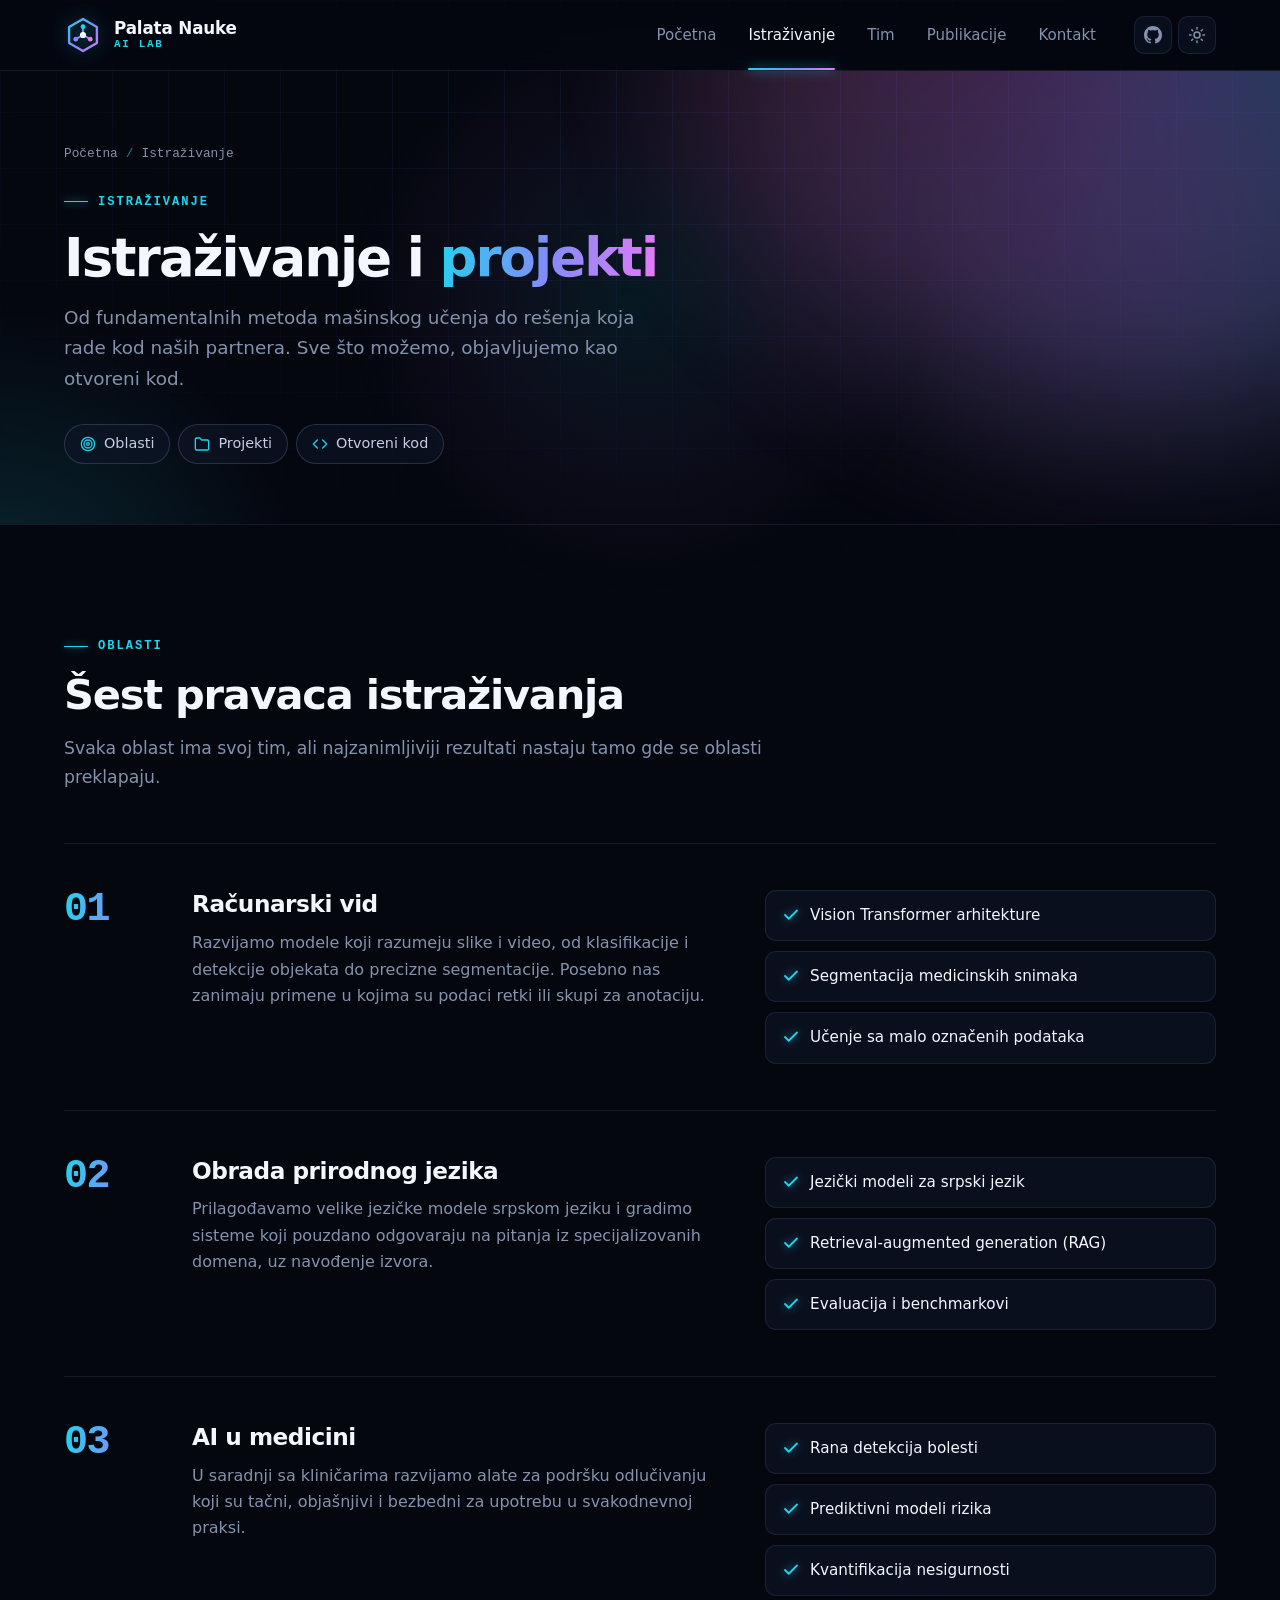
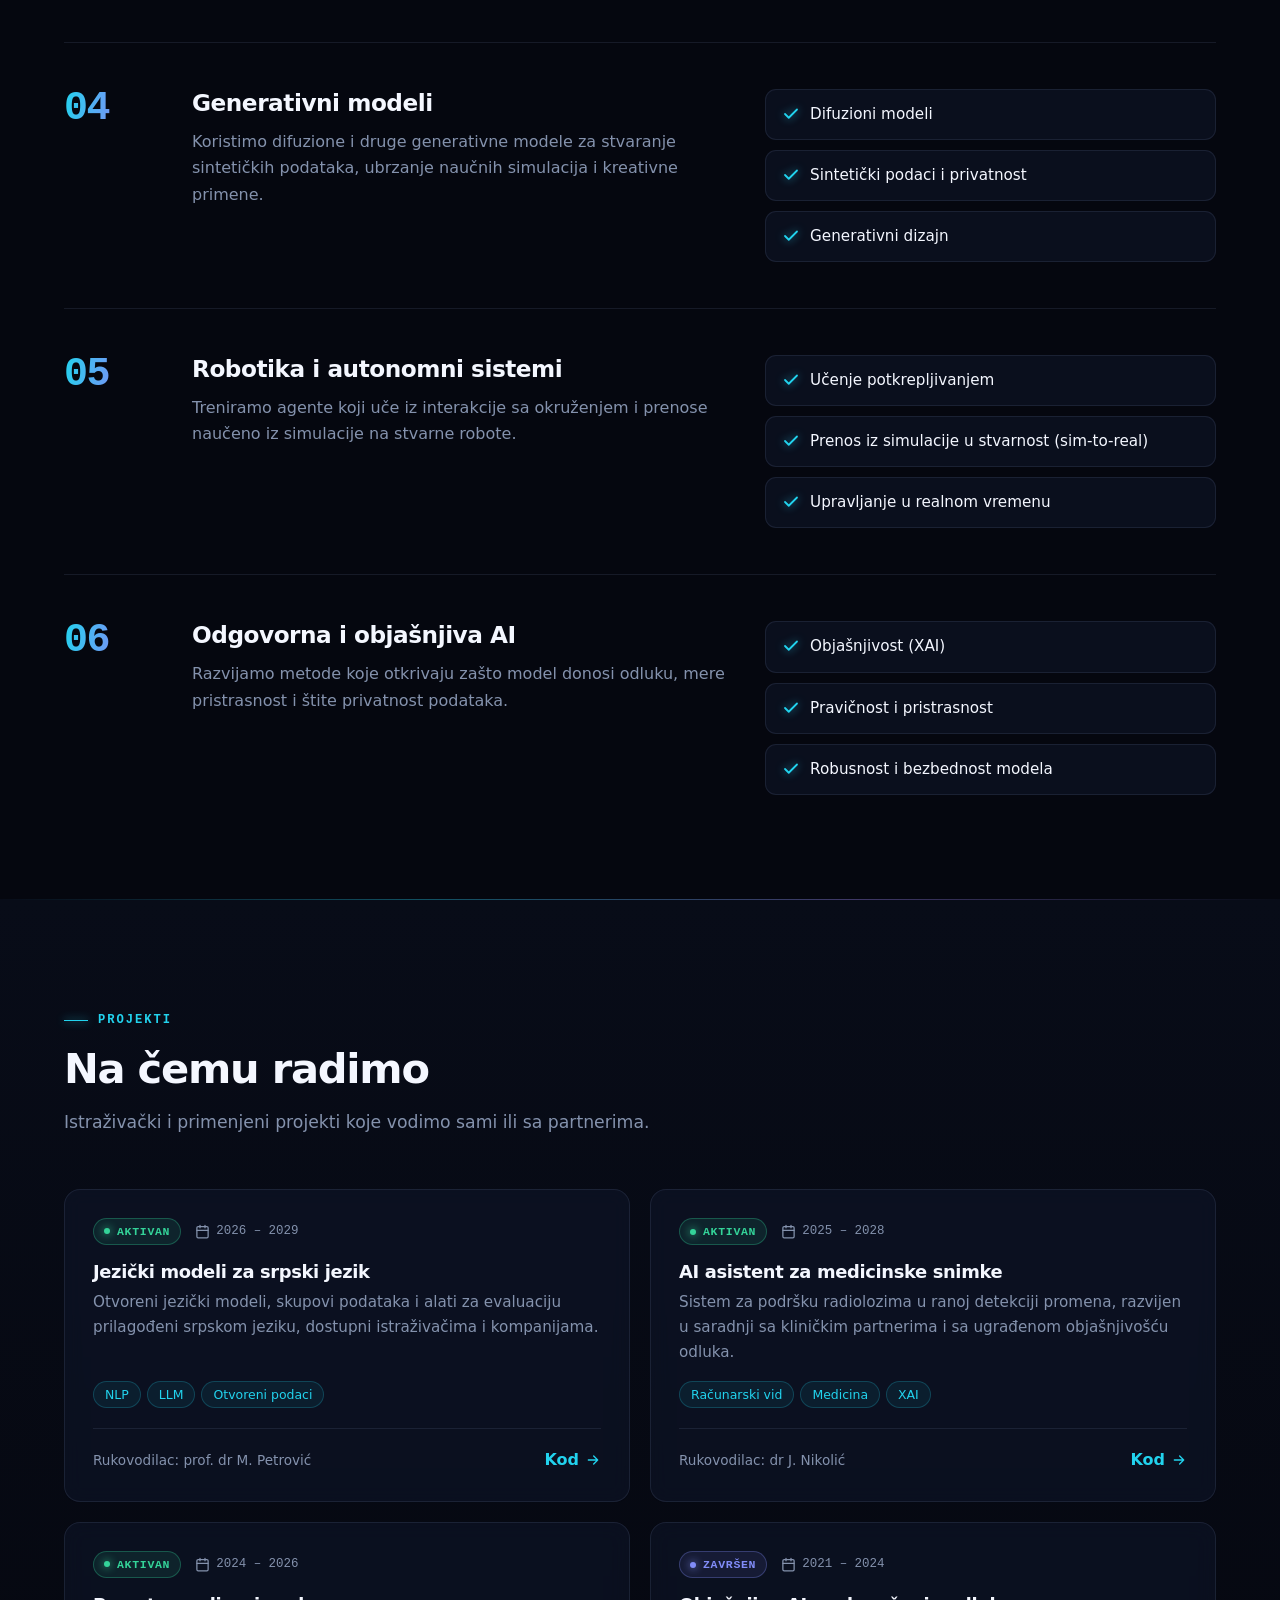
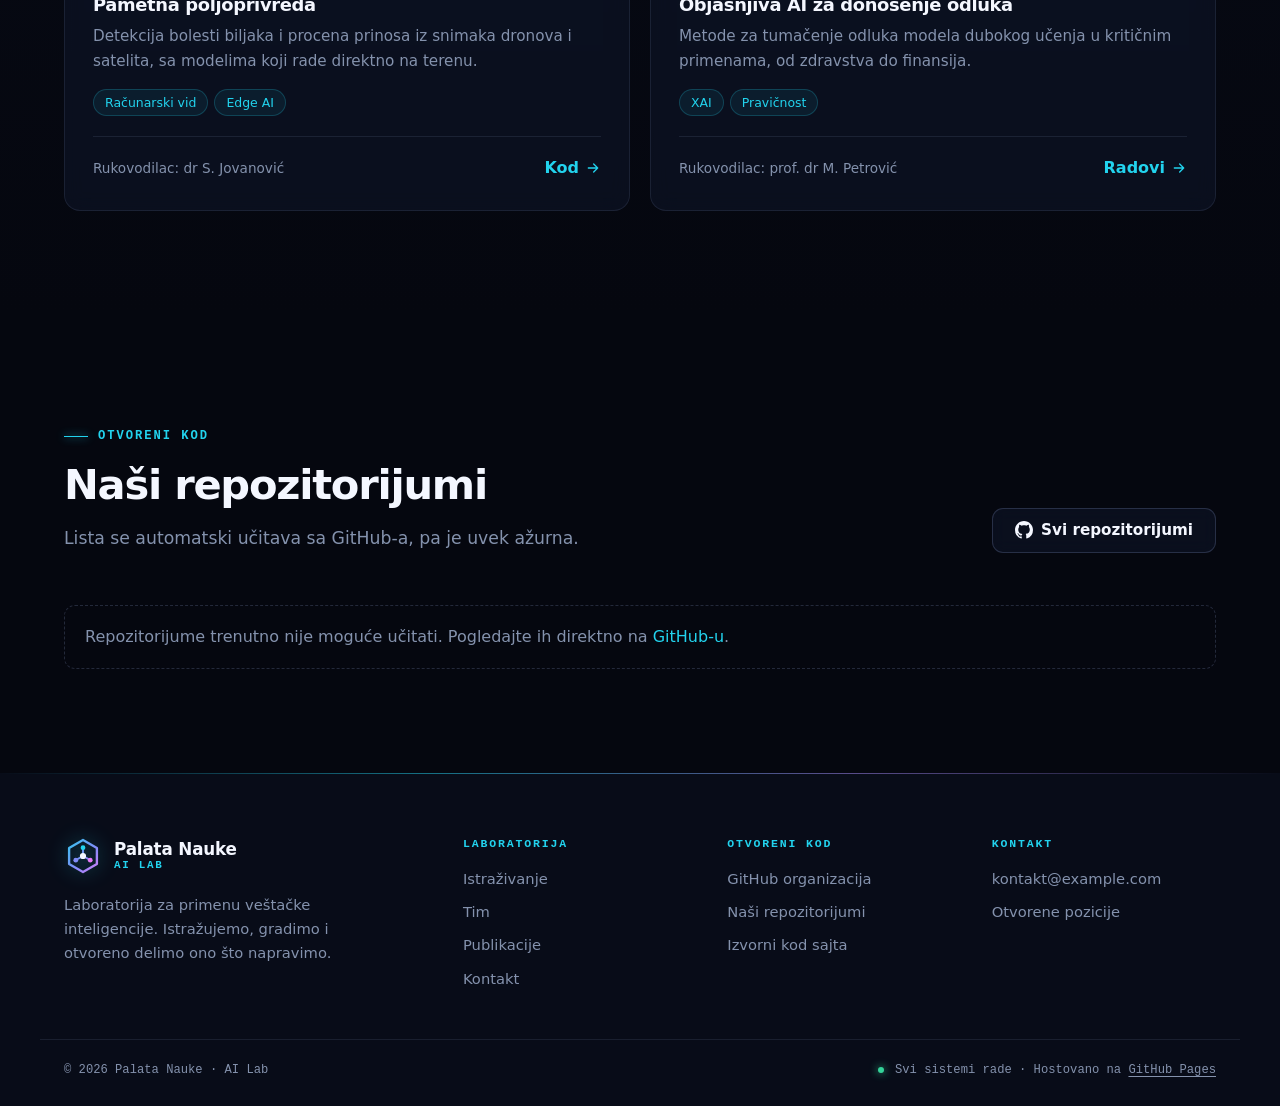
==== istrazivanje.html @ a8811c16 "Langing page." ====
<!DOCTYPE html>
<!-- NAPOMENA: opisi oblasti i projekata su primer — zamenite ih pravim podacima. -->
<html lang="sr-Latn">
<head>
  <meta charset="utf-8">
  <meta name="viewport" content="width=device-width, initial-scale=1">
  <title>Istraživanje · Palata Nauke AI Lab</title>
  <meta name="description" content="Oblasti istraživanja, projekti i otvoreni kod Laboratorije za primenu veštačke inteligencije Palate Nauke.">
  <meta property="og:title" content="Istraživanje · Palata Nauke AI Lab">
  <meta property="og:description" content="Računarski vid, obrada prirodnog jezika, AI u medicini, generativni modeli, robotika i odgovorna AI.">
  <meta property="og:type" content="website">
  <meta name="theme-color" content="#05070f">
  <link rel="icon" href="assets/favicon.svg" type="image/svg+xml">
  <link rel="stylesheet" href="assets/css/style.css">
  <script>
    (function () {
      var d = document.documentElement, t = null;
      try { t = localStorage.getItem('theme'); } catch (e) {}
      d.setAttribute('data-theme', t === 'light' ? 'light' : 'dark');
      d.classList.add('js');
    })();
  </script>
  <script src="assets/js/main.js" defer></script>
</head>
<body>
  <a class="skip-link" href="#main">Preskoči na sadržaj</a>

  <header class="site-header">
    <div class="container header-inner">
      <a class="brand" href="index.html">
        <svg class="brand-logo" viewBox="0 0 32 32" aria-hidden="true" focusable="false">
          <defs>
            <linearGradient id="logo-grad" x1="0" y1="0" x2="32" y2="32" gradientUnits="userSpaceOnUse">
              <stop offset="0" stop-color="#22d3ee"/>
              <stop offset="0.55" stop-color="#818cf8"/>
              <stop offset="1" stop-color="#e879f9"/>
            </linearGradient>
          </defs>
          <path d="M16 2.5 27.7 9.25v13.5L16 29.5 4.3 22.75V9.25Z" fill="none" stroke="url(#logo-grad)" stroke-width="2" stroke-linejoin="round"/>
          <path d="M16 16V9M16 16l6.1 3.5M16 16l-6.1 3.5" stroke="url(#logo-grad)" stroke-width="1.6" stroke-linecap="round"/>
          <circle cx="16" cy="9" r="2" fill="#22d3ee"/>
          <circle cx="22.1" cy="19.5" r="2" fill="#e879f9"/>
          <circle cx="9.9" cy="19.5" r="2" fill="#818cf8"/>
          <circle cx="16" cy="16" r="2.6" fill="currentColor"/>
        </svg>
        <span class="brand-text"><strong>Palata Nauke</strong><small>AI Lab</small></span>
      </a>

      <nav class="site-nav" id="site-nav" aria-label="Glavna navigacija">
        <ul>
          <li><a href="index.html">Početna</a></li>
          <li><a href="istrazivanje.html" aria-current="page">Istraživanje</a></li>
          <li><a href="tim.html">Tim</a></li>
          <li><a href="publikacije.html">Publikacije</a></li>
          <li><a href="kontakt.html">Kontakt</a></li>
        </ul>
      </nav>

      <div class="header-actions">
        <a class="icon-btn gh-link" href="https://github.com/PalaceOfScienceResearch" aria-label="Laboratorija na GitHub-u" title="GitHub">
          <svg class="icon" viewBox="0 0 16 16" width="18" height="18" aria-hidden="true" focusable="false"><path fill="currentColor" d="M8 0c4.42 0 8 3.58 8 8a8.013 8.013 0 0 1-5.45 7.59c-.4.08-.55-.17-.55-.38 0-.27.01-1.13.01-2.2 0-.75-.25-1.23-.54-1.48 1.78-.2 3.65-.88 3.65-3.95 0-.88-.31-1.59-.82-2.15.08-.2.36-1.02-.08-2.12 0 0-.67-.22-2.2.82-.64-.18-1.32-.27-2-.27-.68 0-1.36.09-2 .27-1.53-1.03-2.2-.82-2.2-.82-.44 1.1-.16 1.92-.08 2.12-.51.56-.82 1.28-.82 2.15 0 3.06 1.86 3.75 3.64 3.95-.23.2-.44.55-.51 1.07-.46.21-1.61.55-2.33-.66-.15-.24-.6-.83-1.23-.82-.67.01-.27.38.01.53.34.19.73.9.82 1.13.16.45.68 1.31 2.69.94 0 .67.01 1.3.01 1.49 0 .21-.15.45-.55.38A7.995 7.995 0 0 1 0 8c0-4.42 3.58-8 8-8Z"/></svg>
        </a>
        <button class="icon-btn theme-toggle" type="button" aria-label="Promeni svetlu ili tamnu temu" title="Promeni temu">
          <svg class="icon icon-sun" viewBox="0 0 24 24" width="18" height="18" fill="none" stroke="currentColor" stroke-width="2" stroke-linecap="round" stroke-linejoin="round" aria-hidden="true" focusable="false"><circle cx="12" cy="12" r="4"/><path d="M12 2v2M12 20v2M4.93 4.93l1.41 1.41M17.66 17.66l1.41 1.41M2 12h2M20 12h2M4.93 19.07l1.41-1.41M17.66 6.34l1.41-1.41"/></svg>
          <svg class="icon icon-moon" viewBox="0 0 24 24" width="18" height="18" fill="none" stroke="currentColor" stroke-width="2" stroke-linecap="round" stroke-linejoin="round" aria-hidden="true" focusable="false"><path d="M21 12.79A9 9 0 1 1 11.21 3 7 7 0 0 0 21 12.79z"/></svg>
        </button>
        <button class="icon-btn nav-toggle" type="button" aria-label="Otvori meni" aria-expanded="false" aria-controls="site-nav">
          <svg class="icon" viewBox="0 0 24 24" width="20" height="20" fill="none" stroke="currentColor" stroke-width="2" stroke-linecap="round" aria-hidden="true" focusable="false"><path d="M3 6h18M3 12h18M3 18h18"/></svg>
        </button>
      </div>
    </div>
  </header>

  <main id="main">
    <section class="page-hero">
      <div class="container">
        <nav class="breadcrumb" aria-label="Putanja">
          <ol>
            <li><a href="index.html">Početna</a></li>
            <li aria-current="page">Istraživanje</li>
          </ol>
        </nav>
        <span class="kicker">Istraživanje</span>
        <h1>Istraživanje i <span class="gradient-text">projekti</span></h1>
        <p class="lead">Od fundamentalnih metoda mašinskog učenja do rešenja koja rade kod naših partnera. Sve što možemo, objavljujemo kao otvoreni kod.</p>
        <ul class="subnav">
          <li><a href="#oblasti"><svg class="icon" viewBox="0 0 24 24" fill="none" stroke="currentColor" stroke-width="2" stroke-linecap="round" stroke-linejoin="round" aria-hidden="true" focusable="false"><circle cx="12" cy="12" r="10"/><circle cx="12" cy="12" r="6"/><circle cx="12" cy="12" r="2"/></svg>Oblasti</a></li>
          <li><a href="#projekti"><svg class="icon" viewBox="0 0 24 24" fill="none" stroke="currentColor" stroke-width="2" stroke-linecap="round" stroke-linejoin="round" aria-hidden="true" focusable="false"><path d="M22 19a2 2 0 0 1-2 2H4a2 2 0 0 1-2-2V5a2 2 0 0 1 2-2h5l2 3h9a2 2 0 0 1 2 2z"/></svg>Projekti</a></li>
          <li><a href="#kod"><svg class="icon" viewBox="0 0 24 24" fill="none" stroke="currentColor" stroke-width="2" stroke-linecap="round" stroke-linejoin="round" aria-hidden="true" focusable="false"><path d="m16 18 6-6-6-6M8 6l-6 6 6 6"/></svg>Otvoreni kod</a></li>
        </ul>
      </div>
    </section>

    <!-- ===== Oblasti ===== -->
    <section class="section" id="oblasti">
      <div class="container">
        <div class="section-head reveal">
          <span class="kicker">Oblasti</span>
          <h2 class="section-title">Šest pravaca istraživanja</h2>
          <p class="section-lead">Svaka oblast ima svoj tim, ali najzanimljiviji rezultati nastaju tamo gde se oblasti preklapaju.</p>
        </div>

        <article class="area-block reveal" id="vid">
          <div class="area-num">01</div>
          <div>
            <h3>Računarski vid</h3>
            <p>Razvijamo modele koji razumeju slike i video, od klasifikacije i detekcije objekata do precizne segmentacije. Posebno nas zanimaju primene u kojima su podaci retki ili skupi za anotaciju.</p>
          </div>
          <ul class="topic-list">
            <li><svg class="icon" viewBox="0 0 24 24" fill="none" stroke="currentColor" stroke-width="2.4" stroke-linecap="round" stroke-linejoin="round" aria-hidden="true" focusable="false"><path d="M20 6 9 17l-5-5"/></svg>Vision Transformer arhitekture</li>
            <li><svg class="icon" viewBox="0 0 24 24" fill="none" stroke="currentColor" stroke-width="2.4" stroke-linecap="round" stroke-linejoin="round" aria-hidden="true" focusable="false"><path d="M20 6 9 17l-5-5"/></svg>Segmentacija medicinskih snimaka</li>
            <li><svg class="icon" viewBox="0 0 24 24" fill="none" stroke="currentColor" stroke-width="2.4" stroke-linecap="round" stroke-linejoin="round" aria-hidden="true" focusable="false"><path d="M20 6 9 17l-5-5"/></svg>Učenje sa malo označenih podataka</li>
          </ul>
        </article>

        <article class="area-block reveal" id="nlp">
          <div class="area-num">02</div>
          <div>
            <h3>Obrada prirodnog jezika</h3>
            <p>Prilagođavamo velike jezičke modele srpskom jeziku i gradimo sisteme koji pouzdano odgovaraju na pitanja iz specijalizovanih domena, uz navođenje izvora.</p>
          </div>
          <ul class="topic-list">
            <li><svg class="icon" viewBox="0 0 24 24" fill="none" stroke="currentColor" stroke-width="2.4" stroke-linecap="round" stroke-linejoin="round" aria-hidden="true" focusable="false"><path d="M20 6 9 17l-5-5"/></svg>Jezički modeli za srpski jezik</li>
            <li><svg class="icon" viewBox="0 0 24 24" fill="none" stroke="currentColor" stroke-width="2.4" stroke-linecap="round" stroke-linejoin="round" aria-hidden="true" focusable="false"><path d="M20 6 9 17l-5-5"/></svg>Retrieval-augmented generation (RAG)</li>
            <li><svg class="icon" viewBox="0 0 24 24" fill="none" stroke="currentColor" stroke-width="2.4" stroke-linecap="round" stroke-linejoin="round" aria-hidden="true" focusable="false"><path d="M20 6 9 17l-5-5"/></svg>Evaluacija i benchmarkovi</li>
          </ul>
        </article>

        <article class="area-block reveal" id="medicina">
          <div class="area-num">03</div>
          <div>
            <h3>AI u medicini</h3>
            <p>U saradnji sa kliničarima razvijamo alate za podršku odlučivanju koji su tačni, objašnjivi i bezbedni za upotrebu u svakodnevnoj praksi.</p>
          </div>
          <ul class="topic-list">
            <li><svg class="icon" viewBox="0 0 24 24" fill="none" stroke="currentColor" stroke-width="2.4" stroke-linecap="round" stroke-linejoin="round" aria-hidden="true" focusable="false"><path d="M20 6 9 17l-5-5"/></svg>Rana detekcija bolesti</li>
            <li><svg class="icon" viewBox="0 0 24 24" fill="none" stroke="currentColor" stroke-width="2.4" stroke-linecap="round" stroke-linejoin="round" aria-hidden="true" focusable="false"><path d="M20 6 9 17l-5-5"/></svg>Prediktivni modeli rizika</li>
            <li><svg class="icon" viewBox="0 0 24 24" fill="none" stroke="currentColor" stroke-width="2.4" stroke-linecap="round" stroke-linejoin="round" aria-hidden="true" focusable="false"><path d="M20 6 9 17l-5-5"/></svg>Kvantifikacija nesigurnosti</li>
          </ul>
        </article>

        <article class="area-block reveal" id="generativni">
          <div class="area-num">04</div>
          <div>
            <h3>Generativni modeli</h3>
            <p>Koristimo difuzione i druge generativne modele za stvaranje sintetičkih podataka, ubrzanje naučnih simulacija i kreativne primene.</p>
          </div>
          <ul class="topic-list">
            <li><svg class="icon" viewBox="0 0 24 24" fill="none" stroke="currentColor" stroke-width="2.4" stroke-linecap="round" stroke-linejoin="round" aria-hidden="true" focusable="false"><path d="M20 6 9 17l-5-5"/></svg>Difuzioni modeli</li>
            <li><svg class="icon" viewBox="0 0 24 24" fill="none" stroke="currentColor" stroke-width="2.4" stroke-linecap="round" stroke-linejoin="round" aria-hidden="true" focusable="false"><path d="M20 6 9 17l-5-5"/></svg>Sintetički podaci i privatnost</li>
            <li><svg class="icon" viewBox="0 0 24 24" fill="none" stroke="currentColor" stroke-width="2.4" stroke-linecap="round" stroke-linejoin="round" aria-hidden="true" focusable="false"><path d="M20 6 9 17l-5-5"/></svg>Generativni dizajn</li>
          </ul>
        </article>

        <article class="area-block reveal" id="robotika">
          <div class="area-num">05</div>
          <div>
            <h3>Robotika i autonomni sistemi</h3>
            <p>Treniramo agente koji uče iz interakcije sa okruženjem i prenose naučeno iz simulacije na stvarne robote.</p>
          </div>
          <ul class="topic-list">
            <li><svg class="icon" viewBox="0 0 24 24" fill="none" stroke="currentColor" stroke-width="2.4" stroke-linecap="round" stroke-linejoin="round" aria-hidden="true" focusable="false"><path d="M20 6 9 17l-5-5"/></svg>Učenje potkrepljivanjem</li>
            <li><svg class="icon" viewBox="0 0 24 24" fill="none" stroke="currentColor" stroke-width="2.4" stroke-linecap="round" stroke-linejoin="round" aria-hidden="true" focusable="false"><path d="M20 6 9 17l-5-5"/></svg>Prenos iz simulacije u stvarnost (sim-to-real)</li>
            <li><svg class="icon" viewBox="0 0 24 24" fill="none" stroke="currentColor" stroke-width="2.4" stroke-linecap="round" stroke-linejoin="round" aria-hidden="true" focusable="false"><path d="M20 6 9 17l-5-5"/></svg>Upravljanje u realnom vremenu</li>
          </ul>
        </article>

        <article class="area-block reveal" id="odgovorna-ai">
          <div class="area-num">06</div>
          <div>
            <h3>Odgovorna i objašnjiva AI</h3>
            <p>Razvijamo metode koje otkrivaju zašto model donosi odluku, mere pristrasnost i štite privatnost podataka.</p>
          </div>
          <ul class="topic-list">
            <li><svg class="icon" viewBox="0 0 24 24" fill="none" stroke="currentColor" stroke-width="2.4" stroke-linecap="round" stroke-linejoin="round" aria-hidden="true" focusable="false"><path d="M20 6 9 17l-5-5"/></svg>Objašnjivost (XAI)</li>
            <li><svg class="icon" viewBox="0 0 24 24" fill="none" stroke="currentColor" stroke-width="2.4" stroke-linecap="round" stroke-linejoin="round" aria-hidden="true" focusable="false"><path d="M20 6 9 17l-5-5"/></svg>Pravičnost i pristrasnost</li>
            <li><svg class="icon" viewBox="0 0 24 24" fill="none" stroke="currentColor" stroke-width="2.4" stroke-linecap="round" stroke-linejoin="round" aria-hidden="true" focusable="false"><path d="M20 6 9 17l-5-5"/></svg>Robusnost i bezbednost modela</li>
          </ul>
        </article>
      </div>
    </section>

    <!-- ===== Projekti ===== -->
    <section class="section section-alt" id="projekti">
      <div class="container">
        <div class="section-head reveal">
          <span class="kicker">Projekti</span>
          <h2 class="section-title">Na čemu radimo</h2>
          <p class="section-lead">Istraživački i primenjeni projekti koje vodimo sami ili sa partnerima.</p>
        </div>
        <div class="grid grid-2">
          <article class="card card-hover project reveal">
            <div class="project-meta">
              <span class="status status-active">Aktivan</span>
              <span class="meta-item"><svg class="icon" viewBox="0 0 24 24" fill="none" stroke="currentColor" stroke-width="2" stroke-linecap="round" stroke-linejoin="round" aria-hidden="true" focusable="false"><rect x="3" y="4" width="18" height="18" rx="2"/><path d="M16 2v4M8 2v4M3 10h18"/></svg>2026 – 2029</span>
            </div>
            <h3>Jezički modeli za srpski jezik</h3>
            <p>Otvoreni jezički modeli, skupovi podataka i alati za evaluaciju prilagođeni srpskom jeziku, dostupni istraživačima i kompanijama.</p>
            <ul class="tags"><li class="tag">NLP</li><li class="tag">LLM</li><li class="tag">Otvoreni podaci</li></ul>
            <div class="project-foot">
              <small>Rukovodilac: prof. dr M. Petrović</small>
              <a class="link-arrow" href="https://github.com/PalaceOfScienceResearch">Kod <svg class="icon" viewBox="0 0 24 24" fill="none" stroke="currentColor" stroke-width="2" stroke-linecap="round" stroke-linejoin="round" aria-hidden="true" focusable="false"><path d="M5 12h14M13 6l6 6-6 6"/></svg></a>
            </div>
          </article>
          <article class="card card-hover project reveal">
            <div class="project-meta">
              <span class="status status-active">Aktivan</span>
              <span class="meta-item"><svg class="icon" viewBox="0 0 24 24" fill="none" stroke="currentColor" stroke-width="2" stroke-linecap="round" stroke-linejoin="round" aria-hidden="true" focusable="false"><rect x="3" y="4" width="18" height="18" rx="2"/><path d="M16 2v4M8 2v4M3 10h18"/></svg>2025 – 2028</span>
            </div>
            <h3>AI asistent za medicinske snimke</h3>
            <p>Sistem za podršku radiolozima u ranoj detekciji promena, razvijen u saradnji sa kliničkim partnerima i sa ugrađenom objašnjivošću odluka.</p>
            <ul class="tags"><li class="tag">Računarski vid</li><li class="tag">Medicina</li><li class="tag">XAI</li></ul>
            <div class="project-foot">
              <small>Rukovodilac: dr J. Nikolić</small>
              <a class="link-arrow" href="https://github.com/PalaceOfScienceResearch">Kod <svg class="icon" viewBox="0 0 24 24" fill="none" stroke="currentColor" stroke-width="2" stroke-linecap="round" stroke-linejoin="round" aria-hidden="true" focusable="false"><path d="M5 12h14M13 6l6 6-6 6"/></svg></a>
            </div>
          </article>
          <article class="card card-hover project reveal">
            <div class="project-meta">
              <span class="status status-active">Aktivan</span>
              <span class="meta-item"><svg class="icon" viewBox="0 0 24 24" fill="none" stroke="currentColor" stroke-width="2" stroke-linecap="round" stroke-linejoin="round" aria-hidden="true" focusable="false"><rect x="3" y="4" width="18" height="18" rx="2"/><path d="M16 2v4M8 2v4M3 10h18"/></svg>2024 – 2026</span>
            </div>
            <h3>Pametna poljoprivreda</h3>
            <p>Detekcija bolesti biljaka i procena prinosa iz snimaka dronova i satelita, sa modelima koji rade direktno na terenu.</p>
            <ul class="tags"><li class="tag">Računarski vid</li><li class="tag">Edge AI</li></ul>
            <div class="project-foot">
              <small>Rukovodilac: dr S. Jovanović</small>
              <a class="link-arrow" href="https://github.com/PalaceOfScienceResearch">Kod <svg class="icon" viewBox="0 0 24 24" fill="none" stroke="currentColor" stroke-width="2" stroke-linecap="round" stroke-linejoin="round" aria-hidden="true" focusable="false"><path d="M5 12h14M13 6l6 6-6 6"/></svg></a>
            </div>
          </article>
          <article class="card card-hover project reveal">
            <div class="project-meta">
              <span class="status status-done">Završen</span>
              <span class="meta-item"><svg class="icon" viewBox="0 0 24 24" fill="none" stroke="currentColor" stroke-width="2" stroke-linecap="round" stroke-linejoin="round" aria-hidden="true" focusable="false"><rect x="3" y="4" width="18" height="18" rx="2"/><path d="M16 2v4M8 2v4M3 10h18"/></svg>2021 – 2024</span>
            </div>
            <h3>Objašnjiva AI za donošenje odluka</h3>
            <p>Metode za tumačenje odluka modela dubokog učenja u kritičnim primenama, od zdravstva do finansija.</p>
            <ul class="tags"><li class="tag">XAI</li><li class="tag">Pravičnost</li></ul>
            <div class="project-foot">
              <small>Rukovodilac: prof. dr M. Petrović</small>
              <a class="link-arrow" href="publikacije.html">Radovi <svg class="icon" viewBox="0 0 24 24" fill="none" stroke="currentColor" stroke-width="2" stroke-linecap="round" stroke-linejoin="round" aria-hidden="true" focusable="false"><path d="M5 12h14M13 6l6 6-6 6"/></svg></a>
            </div>
          </article>
        </div>
      </div>
    </section>

    <!-- ===== Otvoreni kod (učitava se automatski sa GitHub-a) ===== -->
    <section class="section" id="kod">
      <div class="container">
        <div class="section-head section-head-row reveal">
          <div>
            <span class="kicker">Otvoreni kod</span>
            <h2 class="section-title">Naši repozitorijumi</h2>
            <p class="section-lead">Lista se automatski učitava sa GitHub-a, pa je uvek ažurna.</p>
          </div>
          <a class="btn btn-ghost" href="https://github.com/PalaceOfScienceResearch">
            <svg class="icon" viewBox="0 0 16 16" aria-hidden="true" focusable="false"><path fill="currentColor" d="M8 0c4.42 0 8 3.58 8 8a8.013 8.013 0 0 1-5.45 7.59c-.4.08-.55-.17-.55-.38 0-.27.01-1.13.01-2.2 0-.75-.25-1.23-.54-1.48 1.78-.2 3.65-.88 3.65-3.95 0-.88-.31-1.59-.82-2.15.08-.2.36-1.02-.08-2.12 0 0-.67-.22-2.2.82-.64-.18-1.32-.27-2-.27-.68 0-1.36.09-2 .27-1.53-1.03-2.2-.82-2.2-.82-.44 1.1-.16 1.92-.08 2.12-.51.56-.82 1.28-.82 2.15 0 3.06 1.86 3.75 3.64 3.95-.23.2-.44.55-.51 1.07-.46.21-1.61.55-2.33-.66-.15-.24-.6-.83-1.23-.82-.67.01-.27.38.01.53.34.19.73.9.82 1.13.16.45.68 1.31 2.69.94 0 .67.01 1.3.01 1.49 0 .21-.15.45-.55.38A7.995 7.995 0 0 1 0 8c0-4.42 3.58-8 8-8Z"/></svg>
            Svi repozitorijumi
          </a>
        </div>
        <div class="repo-grid js-only" data-github-repos="PalaceOfScienceResearch" aria-live="polite">
          <div class="repo-skeleton"></div>
          <div class="repo-skeleton"></div>
          <div class="repo-skeleton"></div>
        </div>
        <p class="repo-note" data-github-note hidden><span data-github-note-text>Repozitorijume trenutno nije moguće učitati.</span> Pogledajte ih direktno na <a href="https://github.com/PalaceOfScienceResearch">GitHub-u</a>.</p>
        <noscript><p class="repo-note">Pogledajte naše repozitorijume na <a href="https://github.com/PalaceOfScienceResearch">GitHub-u</a>.</p></noscript>
      </div>
    </section>
  </main>

  <footer class="site-footer">
    <div class="container footer-grid">
      <div class="footer-about">
        <a class="brand" href="index.html">
          <svg class="brand-logo" viewBox="0 0 32 32" aria-hidden="true" focusable="false">
            <defs>
              <linearGradient id="logo-grad-f" x1="0" y1="0" x2="32" y2="32" gradientUnits="userSpaceOnUse">
                <stop offset="0" stop-color="#22d3ee"/>
                <stop offset="0.55" stop-color="#818cf8"/>
                <stop offset="1" stop-color="#e879f9"/>
              </linearGradient>
            </defs>
            <path d="M16 2.5 27.7 9.25v13.5L16 29.5 4.3 22.75V9.25Z" fill="none" stroke="url(#logo-grad-f)" stroke-width="2" stroke-linejoin="round"/>
            <path d="M16 16V9M16 16l6.1 3.5M16 16l-6.1 3.5" stroke="url(#logo-grad-f)" stroke-width="1.6" stroke-linecap="round"/>
            <circle cx="16" cy="9" r="2" fill="#22d3ee"/>
            <circle cx="22.1" cy="19.5" r="2" fill="#e879f9"/>
            <circle cx="9.9" cy="19.5" r="2" fill="#818cf8"/>
            <circle cx="16" cy="16" r="2.6" fill="currentColor"/>
          </svg>
          <span class="brand-text"><strong>Palata Nauke</strong><small>AI Lab</small></span>
        </a>
        <p>Laboratorija za primenu veštačke inteligencije. Istražujemo, gradimo i otvoreno delimo ono što napravimo.</p>
      </div>
      <div>
        <h2>Laboratorija</h2>
        <ul>
          <li><a href="istrazivanje.html">Istraživanje</a></li>
          <li><a href="tim.html">Tim</a></li>
          <li><a href="publikacije.html">Publikacije</a></li>
          <li><a href="kontakt.html">Kontakt</a></li>
        </ul>
      </div>
      <div>
        <h2>Otvoreni kod</h2>
        <ul>
          <li><a href="https://github.com/PalaceOfScienceResearch">GitHub organizacija</a></li>
          <li><a href="istrazivanje.html#kod">Naši repozitorijumi</a></li>
          <li><a href="https://github.com/PalaceOfScienceResearch/demo-repository">Izvorni kod sajta</a></li>
        </ul>
      </div>
      <div>
        <h2>Kontakt</h2>
        <ul>
          <li><a href="mailto:kontakt@example.com">kontakt@example.com</a></li>
          <li><a href="kontakt.html#pozicije">Otvorene pozicije</a></li>
        </ul>
      </div>
    </div>
    <div class="container footer-bottom">
      <p>© <span data-current-year>2026</span> Palata Nauke · AI Lab</p>
      <p><span class="live-dot"></span> Svi sistemi rade · Hostovano na <a href="https://pages.github.com/">GitHub Pages</a></p>
    </div>
  </footer>
</body>
</html>
---- assets/css/style.css ----
/* =========================================================================
   Palata Nauke · AI Lab — futuristički stil sajta laboratorije
   Boje menjate u promenljivama ispod:
     :root                → tamna tema (podrazumevana)
     [data-theme="light"] → svetla tema
   Boje u formatu "R G B" (npr. --c-cyan) koriste se kao rgb(var(--c-cyan) / 0.2).
   ========================================================================= */

:root {
  color-scheme: dark;
  --font-sans: "Inter", "Segoe UI Variable Display", "Segoe UI", system-ui, -apple-system, Roboto, "Helvetica Neue", Arial, sans-serif;
  --font-mono: "JetBrains Mono", "Cascadia Code", ui-monospace, SFMono-Regular, "SF Mono", Menlo, Consolas, monospace;

  --c-cyan: 34 211 238;
  --c-indigo: 129 140 248;
  --c-violet: 167 139 250;
  --c-pink: 244 114 182;
  --c-green: 52 211 153;
  --c-amber: 251 191 36;

  --bg: #05070f;
  --bg-soft: #080c18;
  --bg-softer: #111829;
  --surface: rgba(16, 23, 42, 0.55);
  --surface-solid: #0c1222;
  --surface-hover: rgba(22, 31, 56, 0.7);
  --header-bg: rgba(5, 7, 15, 0.72);
  --hud-bg: rgba(9, 14, 28, 0.78);
  --code-bg: #070b16;

  --text: #c3cee3;
  --text-strong: #f4f7ff;
  --text-muted: #8492ad;
  --border: rgba(148, 163, 214, 0.22);
  --border-soft: rgba(148, 163, 214, 0.12);
  --grid-line: rgba(99, 140, 255, 0.07);

  --primary: rgb(var(--c-cyan));
  --grad: linear-gradient(100deg, #22d3ee 0%, #818cf8 50%, #e879f9 100%);
  --btn-grad: linear-gradient(100deg, #0891b2 0%, #4f46e5 55%, #9333ea 100%);
  --glow-1: rgba(34, 211, 238, 0.16);
  --glow-2: rgba(168, 85, 247, 0.16);

  --shadow: 0 10px 30px -12px rgba(0, 0, 0, 0.6);
  --shadow-glow: 0 24px 60px -24px rgba(34, 211, 238, 0.45);

  --radius: 16px;
  --radius-sm: 11px;
  --header-h: 70px;
  --container: 1200px;
}

[data-theme="light"] {
  color-scheme: light;
  --c-cyan: 8 145 178;
  --c-indigo: 79 70 229;
  --c-violet: 124 58 237;
  --c-pink: 219 39 119;
  --c-green: 5 150 105;
  --c-amber: 180 83 9;

  --bg: #f6f8fe;
  --bg-soft: #edf1fb;
  --bg-softer: #e2e8f6;
  --surface: rgba(255, 255, 255, 0.72);
  --surface-solid: #ffffff;
  --surface-hover: rgba(255, 255, 255, 0.95);
  --header-bg: rgba(246, 248, 254, 0.78);
  --hud-bg: rgba(255, 255, 255, 0.82);
  --code-bg: #f3f6fc;

  --text: #26304a;
  --text-strong: #0a1024;
  --text-muted: #58658a;
  --border: rgba(60, 80, 140, 0.22);
  --border-soft: rgba(60, 80, 140, 0.12);
  --grid-line: rgba(60, 80, 160, 0.07);

  --grad: linear-gradient(100deg, #0891b2 0%, #4f46e5 50%, #c026d3 100%);
  --glow-1: rgba(8, 145, 178, 0.14);
  --glow-2: rgba(147, 51, 234, 0.12);

  --shadow: 0 10px 30px -14px rgba(30, 41, 80, 0.25);
  --shadow-glow: 0 24px 60px -26px rgba(79, 70, 229, 0.45);
}

/* ---------- Osnova ---------- */

*,
*::before,
*::after { box-sizing: border-box; }

html {
  -webkit-text-size-adjust: 100%;
  scroll-behavior: smooth;
  scroll-padding-top: calc(var(--header-h) + 16px);
  scrollbar-color: rgba(148, 163, 214, 0.3) transparent;
}

body {
  margin: 0;
  font-family: var(--font-sans);
  font-size: 1rem;
  line-height: 1.65;
  color: var(--text);
  background: var(--bg);
  -webkit-font-smoothing: antialiased;
  text-rendering: optimizeLegibility;
}

/* Futuristička mreža u pozadini cele stranice */
body::before {
  content: "";
  position: fixed;
  inset: 0;
  z-index: -1;
  pointer-events: none;
  background-image:
    linear-gradient(var(--grid-line) 1px, transparent 1px),
    linear-gradient(90deg, var(--grid-line) 1px, transparent 1px);
  background-size: 56px 56px;
  -webkit-mask-image: radial-gradient(ellipse 100% 80% at 50% 0%, #000 25%, transparent 80%);
  mask-image: radial-gradient(ellipse 100% 80% at 50% 0%, #000 25%, transparent 80%);
}

::selection { background: rgb(var(--c-cyan) / 0.3); color: var(--text-strong); }

[hidden] { display: none !important; }
html:not(.js) .js-only { display: none !important; }

svg { display: block; flex-shrink: 0; }
img { display: block; max-width: 100%; }

a { color: var(--primary); text-decoration: none; }
a:hover { text-decoration: underline; text-underline-offset: 3px; }

h1, h2, h3, h4 {
  margin: 0 0 0.5em;
  line-height: 1.2;
  letter-spacing: -0.02em;
  font-weight: 700;
  color: var(--text-strong);
}

p { margin: 0 0 1em; }

:focus-visible {
  outline: 2px solid var(--primary);
  outline-offset: 2px;
  border-radius: 6px;
}

.container {
  width: 100%;
  max-width: var(--container);
  margin-inline: auto;
  padding-inline: 24px;
}

.mono { font-family: var(--font-mono); }

.skip-link {
  position: absolute;
  left: 16px;
  top: -100px;
  z-index: 100;
  padding: 10px 16px;
  border-radius: 8px;
  background: var(--btn-grad);
  color: #fff;
  font-weight: 600;
}
.skip-link:focus { top: 12px; }

.visually-hidden {
  position: absolute !important;
  width: 1px;
  height: 1px;
  padding: 0;
  margin: -1px;
  overflow: hidden;
  clip: rect(0, 0, 0, 0);
  white-space: nowrap;
  border: 0;
}

/* ---------- Zaglavlje i navigacija ---------- */

.site-header {
  position: sticky;
  top: 0;
  z-index: 50;
  background: var(--header-bg);
  -webkit-backdrop-filter: saturate(160%) blur(16px);
  backdrop-filter: saturate(160%) blur(16px);
  border-bottom: 1px solid var(--border-soft);
}
.site-header::after {
  content: "";
  position: absolute;
  left: 0;
  right: 0;
  bottom: -1px;
  height: 1px;
  background: linear-gradient(90deg, transparent, rgb(var(--c-cyan) / 0.6), rgb(var(--c-violet) / 0.6), transparent);
  opacity: 0;
  transition: opacity 0.3s;
}
.site-header.scrolled::after { opacity: 1; }

.header-inner {
  display: flex;
  align-items: center;
  gap: 24px;
  height: var(--header-h);
}

.brand {
  display: flex;
  align-items: center;
  gap: 12px;
  color: var(--text-strong);
}
.brand:hover { text-decoration: none; }
.brand-logo {
  width: 38px;
  height: 38px;
  filter: drop-shadow(0 0 10px rgb(var(--c-cyan) / 0.45));
  transition: transform 0.6s cubic-bezier(0.2, 0.8, 0.2, 1);
}
.brand:hover .brand-logo { transform: rotate(60deg); }
.brand-text { display: flex; flex-direction: column; line-height: 1.15; }
.brand-text strong { font-size: 1.05rem; letter-spacing: -0.01em; }
.brand-text small {
  font-family: var(--font-mono);
  font-size: 0.68rem;
  font-weight: 600;
  letter-spacing: 0.16em;
  text-transform: uppercase;
  color: var(--primary);
}

.site-nav { margin-left: auto; }
.site-nav ul {
  display: flex;
  gap: 4px;
  margin: 0;
  padding: 0;
  list-style: none;
}
.site-nav a {
  position: relative;
  display: block;
  padding: 8px 14px;
  border-radius: 8px;
  font-size: 0.94rem;
  font-weight: 500;
  color: var(--text-muted);
  transition: color 0.15s, background 0.15s;
}
.site-nav a:hover {
  color: var(--text-strong);
  background: rgb(var(--c-cyan) / 0.07);
  text-decoration: none;
}
.site-nav a[aria-current="page"] { color: var(--text-strong); }
.site-nav a[aria-current="page"]::after {
  content: "";
  position: absolute;
  left: 14px;
  right: 14px;
  bottom: -15px;
  height: 2px;
  border-radius: 2px;
  background: var(--grad);
  box-shadow: 0 0 12px rgb(var(--c-cyan) / 0.9);
}

.header-actions { display: flex; align-items: center; gap: 6px; }

.icon-btn {
  display: inline-grid;
  place-items: center;
  width: 38px;
  height: 38px;
  padding: 0;
  border: 1px solid var(--border-soft);
  border-radius: 10px;
  background: var(--surface);
  color: var(--text-muted);
  cursor: pointer;
  transition: color 0.15s, border-color 0.15s, box-shadow 0.15s;
}
.icon-btn:hover {
  color: var(--primary);
  border-color: rgb(var(--c-cyan) / 0.5);
  box-shadow: 0 0 18px -4px rgb(var(--c-cyan) / 0.6);
  text-decoration: none;
}
.icon-btn-sm { width: 34px; height: 34px; }

.nav-toggle { display: none; }
.theme-toggle .icon-moon { display: none; }
[data-theme="light"] .theme-toggle .icon-moon { display: block; }
[data-theme="light"] .theme-toggle .icon-sun { display: none; }

@media (max-width: 880px) {
  .nav-toggle { display: inline-grid; }
  .header-actions { margin-left: auto; }
  .site-nav {
    display: none;
    position: absolute;
    top: var(--header-h);
    left: 0;
    right: 0;
    margin: 0;
    padding: 8px 16px 16px;
    background: var(--bg-soft);
    border-bottom: 1px solid var(--border);
    box-shadow: var(--shadow);
  }
  .site-header.nav-open .site-nav { display: block; }
  .site-nav ul { flex-direction: column; }
  .site-nav a { padding: 12px 16px; font-size: 1rem; }
  .site-nav a[aria-current="page"] { background: rgb(var(--c-cyan) / 0.08); }
  .site-nav a[aria-current="page"]::after {
    left: 0;
    right: auto;
    top: 10px;
    bottom: 10px;
    width: 3px;
    height: auto;
  }
}

@media (max-width: 400px) {
  .header-actions .gh-link { display: none; }
}

/* ---------- Dugmad i sitni elementi ---------- */

.btn {
  position: relative;
  display: inline-flex;
  align-items: center;
  justify-content: center;
  gap: 8px;
  padding: 12px 22px;
  border: 1px solid transparent;
  border-radius: 11px;
  font: inherit;
  font-size: 0.95rem;
  font-weight: 600;
  line-height: 1.2;
  cursor: pointer;
  transition: transform 0.15s, box-shadow 0.2s, border-color 0.2s, color 0.2s, background 0.2s;
}
.btn:hover { text-decoration: none; transform: translateY(-1px); }
.btn:active { transform: translateY(0); }
.btn .icon { width: 18px; height: 18px; }
.btn .icon-arrow { transition: transform 0.15s; }
.btn:hover .icon-arrow { transform: translateX(3px); }

.btn-primary {
  background: var(--btn-grad);
  color: #fff;
  box-shadow: inset 0 0 0 1px rgba(255, 255, 255, 0.12), 0 10px 30px -8px rgba(99, 102, 241, 0.65);
}
.btn-primary:hover {
  color: #fff;
  box-shadow: inset 0 0 0 1px rgba(255, 255, 255, 0.2), 0 12px 40px -6px rgba(34, 211, 238, 0.6);
}

.btn-ghost {
  background: var(--surface);
  color: var(--text-strong);
  border-color: var(--border);
  -webkit-backdrop-filter: blur(8px);
  backdrop-filter: blur(8px);
}
.btn-ghost:hover {
  border-color: rgb(var(--c-cyan) / 0.6);
  box-shadow: 0 0 22px -6px rgb(var(--c-cyan) / 0.6);
}

.btn-sm { padding: 6px 13px; border-radius: 8px; font-size: 0.84rem; }
.btn-sm .icon { width: 15px; height: 15px; }

.link-arrow {
  display: inline-flex;
  align-items: center;
  gap: 6px;
  font-weight: 600;
}
.link-arrow .icon { width: 16px; height: 16px; transition: transform 0.15s; }
.link-arrow:hover .icon { transform: translateX(3px); }

.kicker {
  display: inline-flex;
  align-items: center;
  gap: 10px;
  margin-bottom: 14px;
  font-family: var(--font-mono);
  font-size: 0.76rem;
  font-weight: 600;
  letter-spacing: 0.16em;
  text-transform: uppercase;
  color: var(--primary);
}
.kicker::before {
  content: "";
  width: 24px;
  height: 1px;
  background: currentColor;
  box-shadow: 0 0 8px currentColor;
}
.center .kicker::after {
  content: "";
  width: 24px;
  height: 1px;
  background: currentColor;
  box-shadow: 0 0 8px currentColor;
}

/* Obojeni elementi: --c određuje boju */
.badge,
.tag,
.icon-box,
.status { --c: var(--c-cyan); }
.badge-conference, .violet { --c: var(--c-violet); }
.badge-preprint, .amber { --c: var(--c-amber); }
.badge-thesis, .pink { --c: var(--c-pink); }
.green, .status-active { --c: var(--c-green); }
.indigo, .status-done { --c: var(--c-indigo); }

.badge {
  display: inline-block;
  padding: 3px 10px;
  border: 1px solid rgb(var(--c) / 0.3);
  border-radius: 999px;
  font-family: var(--font-mono);
  font-size: 0.68rem;
  font-weight: 600;
  letter-spacing: 0.08em;
  text-transform: uppercase;
  background: rgb(var(--c) / 0.1);
  color: rgb(var(--c));
}

.tags {
  display: flex;
  flex-wrap: wrap;
  gap: 6px;
  margin: 0;
  padding: 0;
  list-style: none;
}
.tag {
  padding: 2px 11px;
  border: 1px solid rgb(var(--c) / 0.22);
  border-radius: 999px;
  font-size: 0.78rem;
  font-weight: 500;
  line-height: 1.7;
  background: rgb(var(--c) / 0.07);
  color: rgb(var(--c));
}

.icon-box {
  display: grid;
  place-items: center;
  flex-shrink: 0;
  width: 48px;
  height: 48px;
  border-radius: 13px;
  background: rgb(var(--c) / 0.1);
  color: rgb(var(--c));
  box-shadow: inset 0 0 0 1px rgb(var(--c) / 0.3), 0 0 26px -8px rgb(var(--c) / 0.85);
}
.icon-box .icon { width: 22px; height: 22px; }

/* ---------- Naslovni deo (hero) ---------- */

.hero {
  position: relative;
  isolation: isolate;
  overflow: hidden;
  padding: 80px 0 72px;
}
.hero::after {
  content: "";
  position: absolute;
  inset: 0;
  z-index: -2;
  background:
    radial-gradient(620px circle at 82% 18%, var(--glow-2), transparent 60%),
    radial-gradient(560px circle at 12% 30%, var(--glow-1), transparent 60%);
}
.hero-canvas {
  position: absolute;
  inset: 0;
  z-index: -1;
  width: 100%;
  height: 100%;
  -webkit-mask-image: linear-gradient(180deg, #000 55%, transparent 100%);
  mask-image: linear-gradient(180deg, #000 55%, transparent 100%);
}

.hero-grid {
  display: grid;
  grid-template-columns: 1.05fr 0.95fr;
  gap: 56px;
  align-items: center;
}

.eyebrow-pill {
  display: inline-flex;
  align-items: center;
  gap: 10px;
  margin-bottom: 28px;
  padding: 5px 14px 5px 6px;
  border: 1px solid var(--border);
  border-radius: 999px;
  background: var(--surface);
  -webkit-backdrop-filter: blur(8px);
  backdrop-filter: blur(8px);
  font-size: 0.86rem;
  font-weight: 500;
  color: var(--text);
  transition: border-color 0.2s, box-shadow 0.2s;
}
.eyebrow-pill:hover {
  text-decoration: none;
  border-color: rgb(var(--c-cyan) / 0.6);
  box-shadow: 0 0 22px -6px rgb(var(--c-cyan) / 0.6);
}
.pill-tag {
  display: inline-flex;
  align-items: center;
  gap: 6px;
  padding: 2px 10px;
  border-radius: 999px;
  font-family: var(--font-mono);
  font-size: 0.7rem;
  font-weight: 700;
  letter-spacing: 0.08em;
  text-transform: uppercase;
  background: rgb(var(--c-green) / 0.14);
  color: rgb(var(--c-green));
}
.pill-tag::before,
.live-dot::before {
  content: "";
  width: 6px;
  height: 6px;
  border-radius: 50%;
  background: currentColor;
  box-shadow: 0 0 8px currentColor;
  animation: blink-soft 1.8s ease-in-out infinite;
}
.eyebrow-pill .icon { width: 15px; height: 15px; color: var(--text-muted); }

.hero h1 {
  margin-bottom: 24px;
  font-size: clamp(2.4rem, 5.4vw, 4rem);
  line-height: 1.04;
  letter-spacing: -0.04em;
}
.gradient-text {
  background: var(--grad);
  -webkit-background-clip: text;
  background-clip: text;
  color: transparent;
}
.lead {
  max-width: 580px;
  margin-bottom: 34px;
  font-size: 1.15rem;
  color: var(--text-muted);
}
.hero-actions { display: flex; flex-wrap: wrap; gap: 12px; }

/* HUD terminal */
.hud-wrap { position: relative; padding: 14px; }
.hud-wrap::before {
  content: "";
  position: absolute;
  inset: 0;
  pointer-events: none;
  --cc: rgb(var(--c-cyan) / 0.85);
  background:
    linear-gradient(var(--cc), var(--cc)) left top / 20px 2px no-repeat,
    linear-gradient(var(--cc), var(--cc)) left top / 2px 20px no-repeat,
    linear-gradient(var(--cc), var(--cc)) right top / 20px 2px no-repeat,
    linear-gradient(var(--cc), var(--cc)) right top / 2px 20px no-repeat,
    linear-gradient(var(--cc), var(--cc)) left bottom / 20px 2px no-repeat,
    linear-gradient(var(--cc), var(--cc)) left bottom / 2px 20px no-repeat,
    linear-gradient(var(--cc), var(--cc)) right bottom / 20px 2px no-repeat,
    linear-gradient(var(--cc), var(--cc)) right bottom / 2px 20px no-repeat;
  filter: drop-shadow(0 0 6px rgb(var(--c-cyan) / 0.7));
}
.hud {
  position: relative;
  overflow: hidden;
  border: 1px solid var(--border);
  border-radius: 14px;
  background: var(--hud-bg);
  -webkit-backdrop-filter: blur(14px);
  backdrop-filter: blur(14px);
  box-shadow: var(--shadow-glow);
  font-family: var(--font-mono);
  font-size: 0.8rem;
  line-height: 1.6;
}
.hud::after {
  content: "";
  position: absolute;
  inset: 0;
  pointer-events: none;
  background: linear-gradient(180deg, transparent 0%, rgb(var(--c-cyan) / 0.07) 50%, transparent 100%) no-repeat;
  background-size: 100% 120px;
  animation: scan 6s linear infinite;
}
.hud-bar {
  display: flex;
  align-items: center;
  gap: 12px;
  padding: 11px 16px;
  border-bottom: 1px solid var(--border-soft);
  color: var(--text-muted);
}
.hud-dots { display: flex; gap: 6px; }
.hud-dots span { width: 10px; height: 10px; border-radius: 50%; background: rgba(148, 163, 214, 0.25); }
.hud-dots span:nth-child(1) { background: #f87171; }
.hud-dots span:nth-child(2) { background: #fbbf24; }
.hud-dots span:nth-child(3) { background: #34d399; }
.hud-status {
  display: inline-flex;
  align-items: center;
  gap: 6px;
  margin-left: auto;
  color: rgb(var(--c-green));
}
.live-dot { display: inline-flex; }
.hud-body { padding: 18px 20px 14px; }
.hud-line {
  margin: 0 0 7px;
  overflow: hidden;
  white-space: nowrap;
  text-overflow: ellipsis;
  color: var(--text);
}
.js .hud[data-terminal] .hud-line { visibility: hidden; }
.js .hud[data-terminal] .hud-line.on { visibility: visible; animation: line-in 0.3s ease; }
.hud .prompt { color: rgb(var(--c-cyan)); }
.hud .ok { color: rgb(var(--c-green)); }
.hud .dim { color: var(--text-muted); }
.hud b { font-weight: 600; color: var(--text-strong); }
.hud-progress {
  display: grid;
  grid-template-columns: auto 1fr auto;
  align-items: center;
  gap: 12px;
}
.bar {
  height: 6px;
  overflow: hidden;
  border-radius: 99px;
  background: rgba(148, 163, 214, 0.16);
}
.bar span {
  display: block;
  width: 100%;
  height: 100%;
  border-radius: inherit;
  background: var(--grad);
  box-shadow: 0 0 12px rgb(var(--c-cyan) / 0.8);
}
.cursor {
  display: inline-block;
  width: 8px;
  height: 1.05em;
  margin-left: 4px;
  vertical-align: text-bottom;
  background: rgb(var(--c-cyan));
  box-shadow: 0 0 8px rgb(var(--c-cyan));
  animation: blink 1s steps(1) infinite;
}
.hud-metrics {
  display: grid;
  grid-template-columns: repeat(3, 1fr);
  border-top: 1px solid var(--border-soft);
}
.hud-metrics div { padding: 12px 18px; border-left: 1px solid var(--border-soft); }
.hud-metrics div:first-child { border-left: 0; }
.hud-metrics small {
  display: block;
  font-size: 0.64rem;
  letter-spacing: 0.14em;
  text-transform: uppercase;
  color: var(--text-muted);
}
.hud-metrics strong { font-size: 1.1rem; color: var(--text-strong); }

@keyframes line-in { from { opacity: 0; transform: translateX(-6px); } to { opacity: 1; transform: none; } }
@keyframes blink { 50% { opacity: 0; } }
@keyframes blink-soft { 50% { opacity: 0.35; } }
@keyframes scan { from { background-position: 0 -140px; } to { background-position: 0 560px; } }

.stats {
  display: grid;
  grid-template-columns: repeat(4, 1fr);
  margin: 72px 0 0;
  padding: 0;
  list-style: none;
  overflow: hidden;
  border: 1px solid var(--border);
  border-radius: var(--radius);
  background: var(--surface);
  -webkit-backdrop-filter: blur(10px);
  backdrop-filter: blur(10px);
}
.stats li { padding: 24px 28px; border-left: 1px solid var(--border-soft); }
.stats li:first-child { border-left: 0; }
.stats strong {
  display: block;
  font-family: var(--font-mono);
  font-size: 2rem;
  font-weight: 700;
  line-height: 1.15;
  letter-spacing: -0.03em;
  background: var(--grad);
  -webkit-background-clip: text;
  background-clip: text;
  color: transparent;
}
.stats span { font-size: 0.9rem; color: var(--text-muted); }

@media (max-width: 960px) {
  .hero { padding-top: 56px; }
  .hero-grid { grid-template-columns: 1fr; gap: 40px; }
  .hud-wrap { width: 100%; max-width: 560px; }
}
@media (max-width: 720px) {
  .stats { grid-template-columns: repeat(2, 1fr); }
  .stats li:nth-child(odd) { border-left: 0; }
  .stats li:nth-child(n + 3) { border-top: 1px solid var(--border-soft); }
  .hud { font-size: 0.74rem; }
}

/* ---------- Sekcije ---------- */

.section { position: relative; padding: 104px 0; }
.section-sm { padding: 64px 0; }
.section-alt { background: linear-gradient(180deg, var(--bg-soft), var(--bg)); }
.section-alt::before {
  content: "";
  position: absolute;
  top: 0;
  left: 0;
  right: 0;
  height: 1px;
  background: linear-gradient(90deg, transparent, rgb(var(--c-cyan) / 0.35), rgb(var(--c-violet) / 0.35), transparent);
}
.section-head { max-width: 720px; margin-bottom: 52px; }
.section-head.center { margin-inline: auto; text-align: center; }
.section-head-row {
  display: flex;
  flex-wrap: wrap;
  align-items: flex-end;
  justify-content: space-between;
  gap: 24px;
  max-width: none;
}
.section-head-row > div { max-width: 680px; }
.section-title { margin-bottom: 14px; font-size: clamp(1.8rem, 3.4vw, 2.6rem); letter-spacing: -0.03em; }
.section-lead { margin: 0; font-size: 1.08rem; color: var(--text-muted); }

@media (max-width: 720px) {
  .section { padding: 76px 0; }
  .section-sm { padding: 48px 0; }
}

/* ---------- Kartice i mreže ---------- */

.grid { display: grid; gap: 20px; }
.grid-2 { grid-template-columns: repeat(2, 1fr); }
.grid-3 { grid-template-columns: repeat(3, 1fr); }
.grid-4 { grid-template-columns: repeat(4, 1fr); }
@media (max-width: 1040px) {
  .grid-3, .grid-4 { grid-template-columns: repeat(2, 1fr); }
}
@media (max-width: 720px) {
  .grid-2, .grid-3, .grid-4 { grid-template-columns: 1fr; }
}

.card {
  position: relative;
  padding: 28px;
  border: 1px solid var(--border-soft);
  border-radius: var(--radius);
  background: var(--surface);
  -webkit-backdrop-filter: blur(10px);
  backdrop-filter: blur(10px);
  transition: transform 0.25s, box-shadow 0.25s, background 0.25s;
}
/* Okvir koji zasvetli tamo gde je kursor (--mx / --my postavlja JS) */
.card::before {
  content: "";
  position: absolute;
  inset: -1px;
  padding: 1px;
  border-radius: inherit;
  background: radial-gradient(340px circle at var(--mx, 50%) var(--my, 0%), rgb(var(--c-cyan)) 0%, rgb(var(--c-violet) / 0.85) 30%, rgb(var(--c-violet) / 0.15) 65%, transparent 100%);
  -webkit-mask: linear-gradient(#000 0 0) content-box, linear-gradient(#000 0 0);
  -webkit-mask-composite: xor;
  mask-composite: exclude;
  opacity: 0;
  transition: opacity 0.25s;
  pointer-events: none;
}
.card-hover:hover {
  transform: translateY(-4px);
  background: var(--surface-hover);
  box-shadow: var(--shadow-glow);
}
.card-hover:hover::before { opacity: 1; }
.card-hover::after {
  content: "";
  position: absolute;
  inset: 0;
  border-radius: inherit;
  pointer-events: none;
  opacity: 0;
  transition: opacity 0.3s;
  background: radial-gradient(420px circle at var(--mx, 50%) var(--my, 0%), rgb(var(--c-cyan) / 0.1), transparent 45%);
}
.card-hover:hover::after { opacity: 1; }
.card h3 { margin: 20px 0 8px; font-size: 1.12rem; }
.card p { font-size: 0.95rem; color: var(--text-muted); }
.card-link::after {
  content: "";
  position: absolute;
  inset: 0;
  border-radius: inherit;
}

.area-card { display: flex; flex-direction: column; }
.area-card p { flex: 1; }
.area-index {
  position: absolute;
  top: 26px;
  right: 26px;
  font-family: var(--font-mono);
  font-size: 0.78rem;
  color: var(--text-muted);
  opacity: 0.7;
}

/* ---------- O nama ---------- */

.about-grid {
  display: grid;
  grid-template-columns: 1.1fr 1fr;
  gap: 64px;
  align-items: start;
}
.about-grid .section-lead { margin-bottom: 18px; }
.about-grid p { color: var(--text-muted); }
.about-grid .btn { margin-top: 8px; }

.value-list { display: grid; gap: 16px; margin: 0; padding: 0; list-style: none; }
.value {
  display: flex;
  gap: 18px;
  padding: 22px;
  border: 1px solid var(--border-soft);
  border-radius: var(--radius);
  background: var(--surface);
  -webkit-backdrop-filter: blur(10px);
  backdrop-filter: blur(10px);
}
.value h3 { margin: 2px 0 4px; font-size: 1.02rem; }
.value p { margin: 0; font-size: 0.94rem; color: var(--text-muted); }

@media (max-width: 880px) {
  .about-grid { grid-template-columns: 1fr; gap: 40px; }
}

/* ---------- Vesti i izdvojene publikacije ---------- */

.split {
  display: grid;
  grid-template-columns: 1.25fr 1fr;
  gap: 64px;
  align-items: start;
}
.block-title { margin-bottom: 24px; font-size: 1.5rem; }
@media (max-width: 960px) {
  .split { grid-template-columns: 1fr; gap: 56px; }
}

.news-list { margin: 0; padding: 0; list-style: none; }
.news-item {
  position: relative;
  display: grid;
  grid-template-columns: 118px 1fr;
  gap: 24px;
  padding: 0 0 28px;
}
/* Vremenska linija */
.news-item::before {
  content: "";
  position: absolute;
  left: 104px;
  top: 8px;
  bottom: -4px;
  width: 1px;
  background: linear-gradient(180deg, rgb(var(--c-cyan) / 0.5), var(--border-soft));
}
.news-item:last-child::before { bottom: 20px; }
.news-item::after {
  content: "";
  position: absolute;
  left: 100px;
  top: 6px;
  width: 9px;
  height: 9px;
  border-radius: 50%;
  background: var(--bg);
  border: 2px solid rgb(var(--c-cyan));
  box-shadow: 0 0 10px rgb(var(--c-cyan) / 0.8);
}
.news-date {
  font-family: var(--font-mono);
  font-size: 0.8rem;
  color: var(--text-muted);
}
.news-item h3 { margin: 8px 0 4px; font-size: 1.05rem; line-height: 1.35; }
.news-item p { margin: 0; font-size: 0.95rem; color: var(--text-muted); }
@media (max-width: 600px) {
  .news-item { grid-template-columns: 1fr; gap: 2px; padding-left: 26px; }
  .news-item::before { left: 4px; }
  .news-item::after { left: 0; }
}

.pub-mini {
  padding: 28px;
  border: 1px solid var(--border-soft);
  border-radius: var(--radius);
  background: var(--surface);
  -webkit-backdrop-filter: blur(10px);
  backdrop-filter: blur(10px);
}
.pub-mini ol { margin: 0 0 20px; padding: 0; list-style: none; }
.pub-mini li { padding: 16px 0; border-bottom: 1px solid var(--border-soft); }
.pub-mini li:first-child { padding-top: 0; }
.pub-mini .pub-title { margin: 8px 0 4px; font-size: 0.98rem; }
.pub-mini .pub-venue { font-size: 0.86rem; }

/* ---------- Poziv na akciju ---------- */

.cta {
  position: relative;
  isolation: isolate;
  overflow: hidden;
  display: flex;
  flex-wrap: wrap;
  align-items: center;
  justify-content: space-between;
  gap: 32px;
  padding: 60px;
  border: 1px solid var(--border);
  border-radius: 24px;
  background:
    radial-gradient(520px circle at 0% 0%, rgb(var(--c-cyan) / 0.2), transparent 60%),
    radial-gradient(560px circle at 100% 100%, rgb(var(--c-violet) / 0.25), transparent 60%),
    var(--surface-solid);
}
.cta::before {
  content: "";
  position: absolute;
  inset: 0;
  z-index: -1;
  background-image:
    linear-gradient(var(--grid-line) 1px, transparent 1px),
    linear-gradient(90deg, var(--grid-line) 1px, transparent 1px);
  background-size: 32px 32px;
}
.cta h2 { margin-bottom: 8px; font-size: clamp(1.6rem, 3vw, 2.2rem); }
.cta p { max-width: 580px; margin: 0; color: var(--text-muted); }
@media (max-width: 600px) { .cta { padding: 40px 28px; } }

/* ---------- Zaglavlje podstranica ---------- */

.page-hero {
  position: relative;
  isolation: isolate;
  overflow: hidden;
  padding: 72px 0 60px;
  border-bottom: 1px solid var(--border-soft);
}
.page-hero::after {
  content: "";
  position: absolute;
  inset: 0;
  z-index: -1;
  background:
    radial-gradient(700px circle at 90% -20%, var(--glow-2), transparent 60%),
    radial-gradient(520px circle at 0% 120%, var(--glow-1), transparent 60%);
}
.page-hero h1 { margin-bottom: 14px; font-size: clamp(2.2rem, 4.6vw, 3.3rem); letter-spacing: -0.035em; }
.page-hero .lead { margin: 0; }

.breadcrumb ol {
  display: flex;
  flex-wrap: wrap;
  gap: 8px;
  margin: 0 0 20px;
  padding: 0;
  list-style: none;
  font-family: var(--font-mono);
  font-size: 0.8rem;
  color: var(--text-muted);
}
.breadcrumb li + li::before { content: "/"; margin-right: 8px; color: rgb(var(--c-cyan) / 0.6); }
.breadcrumb a { color: var(--text-muted); }
.breadcrumb a:hover { color: var(--primary); }

.subnav {
  display: flex;
  flex-wrap: wrap;
  gap: 8px;
  margin: 30px 0 0;
  padding: 0;
  list-style: none;
}
.subnav a {
  display: inline-flex;
  align-items: center;
  gap: 8px;
  padding: 7px 15px;
  border: 1px solid var(--border);
  border-radius: 999px;
  background: var(--surface);
  font-size: 0.9rem;
  font-weight: 500;
  color: var(--text);
  transition: border-color 0.2s, box-shadow 0.2s;
}
.subnav a:hover {
  text-decoration: none;
  border-color: rgb(var(--c-cyan) / 0.6);
  box-shadow: 0 0 18px -6px rgb(var(--c-cyan) / 0.7);
}
.subnav .icon { width: 16px; height: 16px; color: var(--primary); }

/* ---------- Tim ---------- */

.team-group + .team-group { margin-top: 76px; }
.team-group-head {
  display: flex;
  align-items: center;
  gap: 12px;
  margin-bottom: 26px;
  padding-bottom: 14px;
  border-bottom: 1px solid var(--border-soft);
}
.team-group-head h2 { margin: 0; font-size: 1.4rem; }
.counter {
  min-width: 26px;
  padding: 1px 9px;
  border: 1px solid var(--border);
  border-radius: 999px;
  font-family: var(--font-mono);
  font-size: 0.76rem;
  font-weight: 600;
  text-align: center;
  color: var(--primary);
}

.team-grid {
  display: grid;
  grid-template-columns: repeat(auto-fill, minmax(250px, 1fr));
  gap: 20px;
}
.member { display: flex; flex-direction: column; align-items: center; padding: 34px 24px 26px; text-align: center; }
.member h3 { margin: 0 0 2px; font-size: 1.08rem; }
.member .bio { flex: 1; margin: 0 0 16px; font-size: 0.9rem; }
.member .tags { justify-content: center; }
.role {
  margin: 0 0 12px;
  font-family: var(--font-mono);
  font-size: 0.76rem;
  font-weight: 600;
  letter-spacing: 0.08em;
  text-transform: uppercase;
  color: var(--primary);
}

/* Avatar: gradijentni prsten + inicijali (ili fotografija) */
.avatar {
  --hue: 190;
  width: 100px;
  height: 100px;
  margin: 0 auto 20px;
  padding: 3px;
  border-radius: 50%;
  background: conic-gradient(from 210deg, hsl(var(--hue) 90% 60%), hsl(calc(var(--hue) + 70) 90% 66%), hsl(var(--hue) 90% 60%));
  box-shadow: 0 0 34px -6px hsl(var(--hue) 90% 60% / 0.55);
}
.avatar > span {
  display: grid;
  place-items: center;
  width: 100%;
  height: 100%;
  overflow: hidden;
  border-radius: 50%;
  background: var(--surface-solid);
  font-family: var(--font-mono);
  font-size: 1.7rem;
  font-weight: 700;
  color: hsl(var(--hue) 90% 72%);
}
[data-theme="light"] .avatar > span { color: hsl(var(--hue) 75% 38%); }
.avatar img { width: 100%; height: 100%; object-fit: cover; }

.member-links { display: flex; justify-content: center; gap: 8px; margin-top: 18px; }

.lead-card {
  display: grid;
  grid-template-columns: auto 1fr;
  gap: 48px;
  align-items: center;
  padding: 44px;
  text-align: left;
  background:
    radial-gradient(520px circle at 100% 0%, var(--glow-2), transparent 60%),
    var(--surface);
}
.lead-card .avatar { width: 164px; height: 164px; margin: 0; }
.lead-card .avatar > span { font-size: 2.8rem; }
.lead-card h3 { margin: 0 0 12px; font-size: 1.65rem; }
.lead-card p { max-width: 680px; font-size: 1rem; }
.lead-card .role { margin-bottom: 8px; }
.lead-card .member-links { justify-content: flex-start; }
@media (max-width: 680px) {
  .lead-card { grid-template-columns: 1fr; gap: 24px; padding: 34px 24px; text-align: center; }
  .lead-card .avatar { margin: 0 auto; width: 132px; height: 132px; }
  .lead-card .tags, .lead-card .member-links { justify-content: center; }
}

.alumni-list {
  display: grid;
  grid-template-columns: repeat(auto-fill, minmax(280px, 1fr));
  gap: 12px;
  margin: 0;
  padding: 0;
  list-style: none;
}
.alumni-list li {
  padding: 16px 20px;
  border: 1px solid var(--border-soft);
  border-radius: var(--radius-sm);
  background: var(--surface);
}
.alumni-list strong { display: block; color: var(--text-strong); }
.alumni-list span { font-size: 0.9rem; color: var(--text-muted); }

/* ---------- Istraživanje ---------- */

.area-block {
  display: grid;
  grid-template-columns: 96px 1.2fr 1fr;
  gap: 32px;
  padding: 46px 0;
  border-top: 1px solid var(--border-soft);
}
.area-block:last-child { padding-bottom: 0; }
.area-num {
  font-family: var(--font-mono);
  font-size: 2.5rem;
  font-weight: 700;
  line-height: 1;
  letter-spacing: -0.04em;
  background: var(--grad);
  -webkit-background-clip: text;
  background-clip: text;
  color: transparent;
}
.area-block h3 { margin-bottom: 12px; font-size: 1.45rem; }
.area-block p { color: var(--text-muted); }

.topic-list { display: grid; gap: 10px; align-content: start; margin: 0; padding: 0; list-style: none; }
.topic-list li {
  display: flex;
  align-items: flex-start;
  gap: 10px;
  padding: 12px 16px;
  border: 1px solid var(--border-soft);
  border-radius: var(--radius-sm);
  background: var(--surface);
  font-size: 0.95rem;
  font-weight: 500;
  color: var(--text-strong);
}
.topic-list .icon {
  width: 18px;
  height: 18px;
  margin-top: 3px;
  color: var(--primary);
  filter: drop-shadow(0 0 4px rgb(var(--c-cyan) / 0.7));
}
@media (max-width: 880px) {
  .area-block { grid-template-columns: 1fr; gap: 16px; }
}

.project { display: flex; flex-direction: column; }
.project h3 { margin-top: 0; }
.project-meta {
  display: flex;
  flex-wrap: wrap;
  align-items: center;
  gap: 8px 14px;
  margin-bottom: 16px;
  font-family: var(--font-mono);
  font-size: 0.78rem;
  color: var(--text-muted);
}
.project-meta .meta-item { display: inline-flex; align-items: center; gap: 6px; }
.project-meta .icon { width: 15px; height: 15px; }
.project p { flex: 1; }
.project-foot {
  display: flex;
  flex-wrap: wrap;
  align-items: center;
  justify-content: space-between;
  gap: 12px;
  padding-top: 18px;
  border-top: 1px solid var(--border-soft);
}
.project-foot small { font-size: 0.85rem; color: var(--text-muted); }

.status {
  display: inline-flex;
  align-items: center;
  gap: 7px;
  padding: 3px 10px;
  border: 1px solid rgb(var(--c) / 0.3);
  border-radius: 999px;
  font-size: 0.72rem;
  font-weight: 600;
  letter-spacing: 0.06em;
  text-transform: uppercase;
  background: rgb(var(--c) / 0.1);
  color: rgb(var(--c));
}
.status::before {
  content: "";
  width: 6px;
  height: 6px;
  border-radius: 50%;
  background: currentColor;
  box-shadow: 0 0 8px currentColor;
}
.status-active::before { animation: blink-soft 1.8s ease-in-out infinite; }

/* GitHub repozitorijumi */
.repo-grid {
  display: grid;
  grid-template-columns: repeat(auto-fill, minmax(300px, 1fr));
  gap: 16px;
}
.repo-card {
  position: relative;
  display: flex;
  flex-direction: column;
  gap: 10px;
  min-height: 140px;
  padding: 20px 22px;
  border: 1px solid var(--border);
  border-radius: var(--radius-sm);
  background: var(--surface);
  color: var(--text);
  transition: border-color 0.2s, box-shadow 0.2s, transform 0.2s;
}
.repo-card:hover {
  text-decoration: none;
  transform: translateY(-2px);
  border-color: rgb(var(--c-cyan) / 0.6);
  box-shadow: var(--shadow-glow);
}
.repo-name {
  display: flex;
  align-items: center;
  gap: 8px;
  font-family: var(--font-mono);
  font-size: 0.92rem;
  font-weight: 600;
  color: var(--primary);
  word-break: break-word;
}
.repo-name .icon { width: 16px; height: 16px; color: var(--text-muted); }
.repo-visibility {
  margin-left: auto;
  padding: 0 8px;
  border: 1px solid var(--border);
  border-radius: 999px;
  font-size: 0.68rem;
  font-weight: 500;
  line-height: 20px;
  color: var(--text-muted);
}
.repo-desc { flex: 1; margin: 0; font-size: 0.9rem; color: var(--text-muted); }
.repo-card .tags { gap: 4px; }
.repo-card .tag { padding: 0 9px; font-size: 0.72rem; }
.repo-meta {
  display: flex;
  flex-wrap: wrap;
  align-items: center;
  gap: 6px 16px;
  font-size: 0.78rem;
  color: var(--text-muted);
}
.repo-meta span { display: inline-flex; align-items: center; gap: 5px; }
.repo-meta .icon { width: 14px; height: 14px; }
.lang-dot {
  width: 11px;
  height: 11px;
  border-radius: 50%;
  box-shadow: 0 0 8px currentColor;
}
.repo-skeleton {
  height: 140px;
  border: 1px solid var(--border-soft);
  border-radius: var(--radius-sm);
  background: linear-gradient(90deg, var(--surface) 0%, rgb(var(--c-cyan) / 0.08) 50%, var(--surface) 100%);
  background-size: 200% 100%;
  animation: shimmer 1.4s linear infinite;
}
.repo-note {
  margin: 20px 0 0;
  padding: 18px 20px;
  border: 1px dashed var(--border);
  border-radius: var(--radius-sm);
  color: var(--text-muted);
}
@keyframes shimmer { to { background-position: -200% 0; } }

/* ---------- Publikacije ---------- */

.pub-toolbar {
  position: sticky;
  top: var(--header-h);
  z-index: 10;
  display: flex;
  flex-wrap: wrap;
  align-items: center;
  gap: 12px 16px;
  margin-bottom: 40px;
  padding: 14px 0;
  border-bottom: 1px solid var(--border-soft);
  background: var(--header-bg);
  -webkit-backdrop-filter: blur(16px);
  backdrop-filter: blur(16px);
}
.search { position: relative; flex: 1 1 260px; max-width: 380px; }
.search .icon {
  position: absolute;
  top: 50%;
  left: 12px;
  width: 16px;
  height: 16px;
  transform: translateY(-50%);
  color: var(--text-muted);
  pointer-events: none;
}
.search input {
  width: 100%;
  padding: 9px 12px 9px 36px;
  border: 1px solid var(--border);
  border-radius: 10px;
  background: var(--surface);
  font: inherit;
  font-size: 0.92rem;
  color: var(--text-strong);
  transition: border-color 0.2s, box-shadow 0.2s;
}
.search input::placeholder { color: var(--text-muted); }
.search input:focus {
  outline: none;
  border-color: rgb(var(--c-cyan) / 0.7);
  box-shadow: 0 0 0 3px rgb(var(--c-cyan) / 0.14), 0 0 22px -6px rgb(var(--c-cyan) / 0.7);
}

.chips { display: flex; flex-wrap: wrap; gap: 6px; }
.chip {
  display: inline-flex;
  align-items: center;
  gap: 7px;
  padding: 6px 12px;
  border: 1px solid var(--border);
  border-radius: 999px;
  background: var(--surface);
  font: inherit;
  font-size: 0.85rem;
  font-weight: 500;
  color: var(--text-muted);
  cursor: pointer;
  transition: color 0.2s, border-color 0.2s, box-shadow 0.2s, background 0.2s;
}
.chip:hover { color: var(--text-strong); border-color: rgb(var(--c-cyan) / 0.45); }
.chip[aria-pressed="true"] {
  border-color: rgb(var(--c-cyan) / 0.6);
  background: rgb(var(--c-cyan) / 0.12);
  color: var(--primary);
  box-shadow: 0 0 18px -6px rgb(var(--c-cyan) / 0.8);
}
.chip-count {
  min-width: 20px;
  padding: 0 6px;
  border-radius: 999px;
  font-family: var(--font-mono);
  font-size: 0.72rem;
  font-weight: 600;
  text-align: center;
  background: rgba(148, 163, 214, 0.16);
}
.chip-count:empty { display: none; }
.pub-count { margin: 0 0 0 auto; font-family: var(--font-mono); font-size: 0.8rem; color: var(--text-muted); }

.pub-year {
  display: grid;
  grid-template-columns: 110px 1fr;
  gap: 24px;
  margin-bottom: 48px;
}
.pub-year h2 {
  margin: 14px 0 0;
  font-family: var(--font-mono);
  font-size: 1.5rem;
  background: var(--grad);
  -webkit-background-clip: text;
  background-clip: text;
  color: transparent;
  align-self: start;
}
.pub-list { display: grid; gap: 14px; margin: 0; padding: 0; list-style: none; }
.pub {
  padding: 22px 24px;
  border: 1px solid var(--border-soft);
  border-radius: var(--radius);
  background: var(--surface);
  transition: border-color 0.2s, box-shadow 0.2s;
}
.pub:hover { border-color: rgb(var(--c-cyan) / 0.4); box-shadow: var(--shadow-glow); }
.pub-title { margin: 10px 0 6px; font-size: 1.06rem; line-height: 1.35; letter-spacing: -0.01em; }
.pub-authors { margin: 0 0 2px; font-size: 0.93rem; }
.pub-authors strong { font-weight: 600; color: var(--text-strong); }
.pub-venue { margin: 0; font-size: 0.9rem; color: var(--text-muted); }
.pub-actions { display: flex; flex-wrap: wrap; gap: 8px; margin-top: 14px; }

.bibtex { position: relative; margin-top: 14px; }
.bibtex pre {
  margin: 0;
  padding: 16px 18px;
  overflow-x: auto;
  border: 1px solid var(--border-soft);
  border-radius: 10px;
  background: var(--code-bg);
  font-family: var(--font-mono);
  font-size: 0.78rem;
  line-height: 1.6;
  color: var(--text);
}
.copy-btn { position: absolute; top: 8px; right: 8px; }

.pub-empty {
  padding: 48px 24px;
  border: 1px dashed var(--border);
  border-radius: var(--radius);
  text-align: center;
  color: var(--text-muted);
}

@media (max-width: 720px) {
  .pub-toolbar { position: static; }
  .pub-count { margin-left: 0; }
  .pub-year { grid-template-columns: 1fr; gap: 12px; }
  .pub-year h2 { margin: 0; }
}

/* ---------- Kontakt ---------- */

.contact-card h3 { margin-top: 20px; }
.contact-card p { margin: 0; }
.contact-card a { font-weight: 600; word-break: break-word; }

.position { display: flex; flex-direction: column; }
.position ul { margin: 0 0 24px; padding-left: 1.15em; font-size: 0.94rem; color: var(--text-muted); }
.position li + li { margin-top: 6px; }
.position li::marker { color: var(--primary); }
.position .btn { align-self: flex-start; margin-top: auto; }

.steps {
  display: grid;
  grid-template-columns: repeat(3, 1fr);
  gap: 20px;
  margin: 0;
  padding: 0;
  list-style: none;
  counter-reset: step;
}
.steps li {
  position: relative;
  padding: 74px 26px 26px;
  border: 1px solid var(--border-soft);
  border-radius: var(--radius);
  background: var(--surface);
  counter-increment: step;
}
.steps li::before {
  content: "0" counter(step);
  position: absolute;
  top: 24px;
  left: 26px;
  font-family: var(--font-mono);
  font-size: 1.6rem;
  font-weight: 700;
  line-height: 1;
  background: var(--grad);
  -webkit-background-clip: text;
  background-clip: text;
  color: transparent;
}
.steps h3 { margin: 0 0 6px; font-size: 1.05rem; }
.steps p { margin: 0; font-size: 0.94rem; color: var(--text-muted); }
@media (max-width: 860px) { .steps { grid-template-columns: 1fr; } }

/* ---------- Podnožje ---------- */

.site-footer {
  position: relative;
  padding-top: 64px;
  background: var(--bg-soft);
  font-size: 0.92rem;
}
.site-footer::before {
  content: "";
  position: absolute;
  top: 0;
  left: 0;
  right: 0;
  height: 1px;
  background: linear-gradient(90deg, transparent, rgb(var(--c-cyan) / 0.5), rgb(var(--c-violet) / 0.5), transparent);
}
.footer-grid {
  display: grid;
  grid-template-columns: 1.6fr 1fr 1fr 1fr;
  gap: 40px;
  padding-bottom: 48px;
}
.footer-grid h2 {
  margin-bottom: 16px;
  font-family: var(--font-mono);
  font-size: 0.72rem;
  letter-spacing: 0.16em;
  text-transform: uppercase;
  color: var(--primary);
}
.footer-grid ul { display: grid; gap: 9px; margin: 0; padding: 0; list-style: none; }
.footer-grid a:not(.brand) { color: var(--text-muted); }
.footer-grid a:not(.brand):hover { color: var(--text-strong); }
.footer-about p { max-width: 330px; margin: 18px 0 0; color: var(--text-muted); }
.footer-bottom {
  display: flex;
  flex-wrap: wrap;
  justify-content: space-between;
  gap: 8px 24px;
  padding-top: 20px;
  padding-bottom: 26px;
  border-top: 1px solid var(--border-soft);
  font-family: var(--font-mono);
  font-size: 0.76rem;
  color: var(--text-muted);
}
.footer-bottom p { margin: 0; }
.footer-bottom a { color: var(--text-muted); text-decoration: underline; text-underline-offset: 3px; }
.footer-bottom a:hover { color: var(--primary); }
@media (max-width: 860px) { .footer-grid { grid-template-columns: 1fr 1fr; } }
@media (max-width: 520px) { .footer-grid { grid-template-columns: 1fr; } }

/* ---------- Neuronsko jezgro u hero delu ---------- */

.hero-visual {
  position: relative;
  width: 100%;
  max-width: 540px;
  aspect-ratio: 1 / 1;
  margin-left: auto;
}
/* Rezervni prikaz kada JavaScript nije dostupan */
html:not(.js) .hero-visual::before {
  content: "";
  position: absolute;
  inset: 20%;
  border-radius: 50%;
  background: radial-gradient(circle at 35% 30%, rgb(var(--c-cyan) / 0.55), rgb(var(--c-violet) / 0.35) 45%, transparent 70%);
  box-shadow: 0 0 120px rgb(var(--c-cyan) / 0.25);
}

.float-chip {
  position: absolute;
  display: flex;
  flex-direction: column;
  gap: 3px;
  min-width: 150px;
  padding: 12px 14px;
  border: 1px solid var(--border);
  border-radius: 12px;
  background: var(--hud-bg);
  -webkit-backdrop-filter: blur(12px);
  backdrop-filter: blur(12px);
  box-shadow: var(--shadow-glow);
  font-family: var(--font-mono);
  font-size: 0.68rem;
  letter-spacing: 0.06em;
  text-transform: uppercase;
  color: var(--text-muted);
  animation: chip-float 7s ease-in-out infinite;
}
.float-chip strong {
  font-size: 1.2rem;
  letter-spacing: -0.01em;
  text-transform: none;
  color: var(--text-strong);
}
.float-chip .bar { margin-top: 6px; }
.float-chip.chip-live {
  flex-direction: row;
  align-items: center;
  gap: 8px;
  min-width: 0;
  color: var(--text-strong);
}
.chip-live .live-dot { color: rgb(var(--c-green)); }
.chip-1 { top: 3%; left: -3%; }
.chip-2 { top: 20%; right: -5%; animation-delay: -2.5s; }
.chip-3 { bottom: 5%; left: 4%; animation-delay: -4.5s; }
@keyframes chip-float {
  0%, 100% { transform: translateY(0); }
  50% { transform: translateY(-10px); }
}
@media (max-width: 960px) {
  .hero-visual { max-width: 460px; margin: 0 auto; }
}
@media (max-width: 520px) {
  .float-chip { min-width: 0; padding: 9px 11px; font-size: 0.6rem; }
  .float-chip strong { font-size: 1rem; }
  .chip-1 { left: 0; }
  .chip-2 { right: 0; }
  .chip-3 { display: none; }
}

.hero-hint {
  margin: 30px 0 0;
  font-family: var(--font-mono);
  font-size: 0.74rem;
  letter-spacing: 0.08em;
  color: var(--text-muted);
}
@media (pointer: coarse) { .hero-hint { display: none; } }
.footer-bottom .live-dot { color: rgb(var(--c-green)); margin-right: 4px; }

/* Reč koja se "dekodira" u naslovu */
.scramble { white-space: nowrap; }
.scramble .dud {
  color: rgb(var(--c-cyan) / 0.85);
  -webkit-text-fill-color: rgb(var(--c-cyan) / 0.85);
  text-shadow: 0 0 12px rgb(var(--c-cyan) / 0.6);
}

/* ---------- Klizna traka sa pojmovima ---------- */

.marquee {
  position: relative;
  overflow: hidden;
  padding: 18px 0;
  border-block: 1px solid var(--border-soft);
  background: var(--bg-soft);
  -webkit-mask-image: linear-gradient(90deg, transparent, #000 10%, #000 90%, transparent);
  mask-image: linear-gradient(90deg, transparent, #000 10%, #000 90%, transparent);
}
.marquee-track {
  display: flex;
  width: max-content;
  animation: marquee 50s linear infinite;
}
.marquee:hover .marquee-track { animation-play-state: paused; }
.marquee-track span {
  display: inline-flex;
  align-items: center;
  font-family: var(--font-mono);
  font-size: 0.84rem;
  letter-spacing: 0.16em;
  text-transform: uppercase;
  white-space: nowrap;
  color: var(--text-muted);
}
.marquee-track span::after {
  content: "✦";
  margin: 0 34px;
  color: var(--primary);
  text-shadow: 0 0 10px rgb(var(--c-cyan));
}
@keyframes marquee { to { transform: translateX(-50%); } }

/* ---------- Tok rada (pipeline) ---------- */

.pipeline-grid {
  display: grid;
  grid-template-columns: 1fr 1fr;
  gap: 64px;
  align-items: center;
}
@media (max-width: 960px) {
  .pipeline-grid { grid-template-columns: 1fr; gap: 48px; }
}
.pipeline {
  position: relative;
  display: grid;
  gap: 24px;
  margin: 36px 0 0;
  padding: 0;
  list-style: none;
}
.pipeline::before {
  content: "";
  position: absolute;
  left: 21px;
  top: 22px;
  bottom: 22px;
  width: 2px;
  background: linear-gradient(180deg, rgb(var(--c-cyan) / 0.7), rgb(var(--c-violet) / 0.7), rgb(var(--c-pink) / 0.5));
  opacity: 0.6;
}
.pipeline::after {
  content: "";
  position: absolute;
  left: 17px;
  top: 22px;
  width: 10px;
  height: 10px;
  border-radius: 50%;
  background: #fff;
  box-shadow: 0 0 0 3px rgb(var(--c-cyan) / 0.5), 0 0 18px 4px rgb(var(--c-cyan) / 0.9);
  animation: flow 3.6s cubic-bezier(0.6, 0, 0.4, 1) infinite;
}
@keyframes flow {
  0% { top: 22px; opacity: 0; }
  10% { opacity: 1; }
  90% { opacity: 1; }
  100% { top: calc(100% - 32px); opacity: 0; }
}
.pipeline li {
  position: relative;
  display: grid;
  grid-template-columns: 44px 1fr;
  gap: 18px;
  align-items: start;
}
.pl-num {
  position: relative;
  z-index: 1;
  display: grid;
  place-items: center;
  width: 44px;
  height: 44px;
  border: 1px solid rgb(var(--c-cyan) / 0.5);
  border-radius: 50%;
  background: var(--bg-soft);
  font-family: var(--font-mono);
  font-size: 0.8rem;
  font-weight: 700;
  color: var(--primary);
  box-shadow: 0 0 20px -4px rgb(var(--c-cyan) / 0.7);
}
.pipeline h3 { margin: 8px 0 4px; font-size: 1.08rem; }
.pipeline p { margin: 0; font-size: 0.95rem; color: var(--text-muted); }

/* ---------- Svetlo koje prati kursor ---------- */

.cursor-glow {
  position: fixed;
  left: 0;
  top: 0;
  z-index: -1;
  width: 640px;
  height: 640px;
  margin: -320px 0 0 -320px;
  border-radius: 50%;
  pointer-events: none;
  background: radial-gradient(circle, rgb(var(--c-cyan) / 0.09), rgb(var(--c-violet) / 0.05) 35%, transparent 65%);
  will-change: transform;
}
[data-theme="light"] .cursor-glow { opacity: 0.8; }

/* ---------- Aurora u zaglavlju podstranica ---------- */

.page-hero::before {
  content: "";
  position: absolute;
  z-index: -1;
  top: -560px;
  right: -320px;
  width: 920px;
  height: 920px;
  border-radius: 50%;
  background: conic-gradient(from 0deg, rgb(var(--c-cyan) / 0), rgb(var(--c-cyan) / 0.3), rgb(var(--c-violet) / 0.35), rgb(var(--c-pink) / 0.22), rgb(var(--c-cyan) / 0));
  filter: blur(80px);
  opacity: 0.85;
  animation: aurora 20s linear infinite;
}
[data-theme="light"] .page-hero::before { opacity: 0.5; }
@keyframes aurora { to { transform: rotate(360deg); } }

/* ---------- Animacija pojavljivanja ---------- */

.js .reveal {
  opacity: 0;
  transform: translateY(20px);
  transition: opacity 0.7s ease, transform 0.7s ease;
}
.js .reveal.is-visible { opacity: 1; transform: none; }

@media (prefers-reduced-motion: reduce) {
  html { scroll-behavior: auto; }
  *,
  *::before,
  *::after {
    animation-duration: 0.01ms !important;
    animation-delay: 0s !important;
    animation-iteration-count: 1 !important;
    transition-duration: 0.01ms !important;
  }
  .js .reveal { opacity: 1; transform: none; }
}

/* Dopuna: razmak ispod tagova u karticama projekata */
.project .tags { margin-bottom: 20px; }

/* Grid kolone ne smeju da se rastegnu zbog dugih linija (npr. terminal) */
.hero-grid > *,
.about-grid > *,
.pipeline-grid > *,
.split > * { min-width: 0; }
@media (max-width: 960px) { .hero-visual { margin-top: 28px; } }
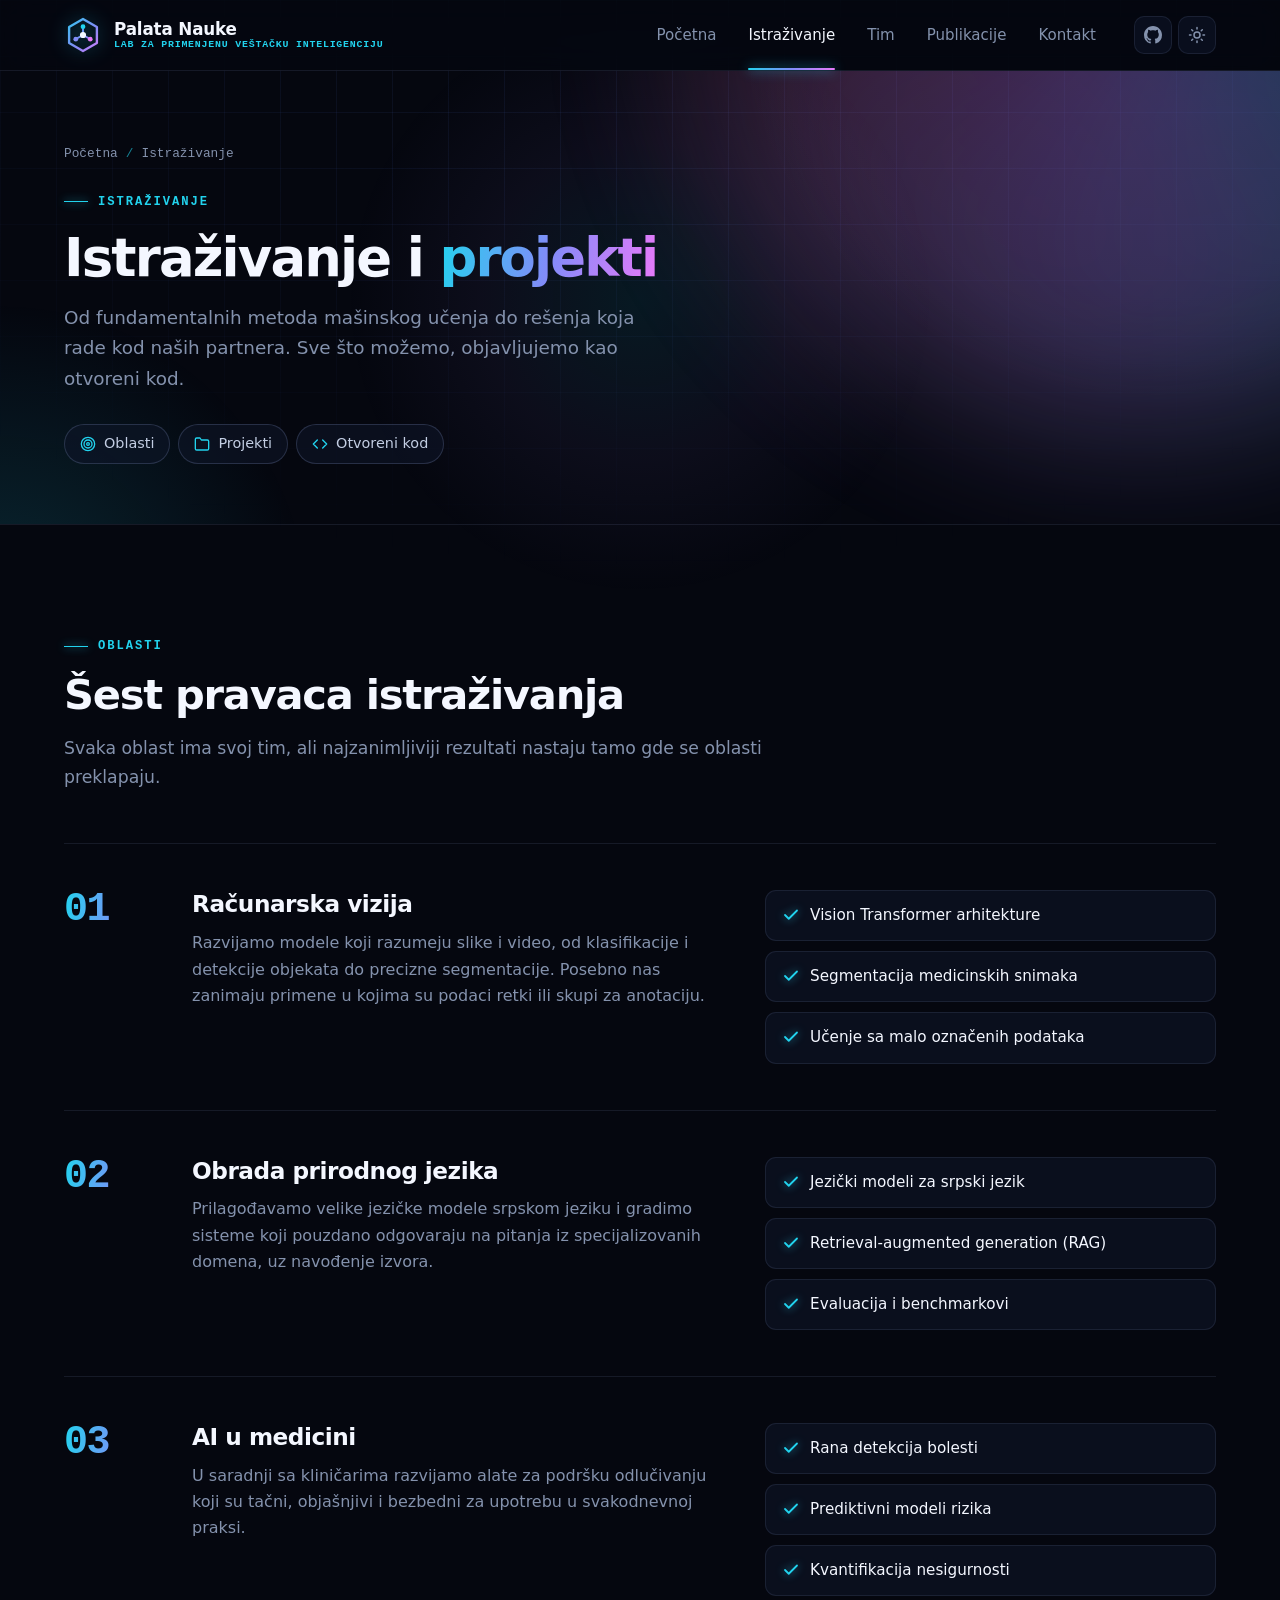
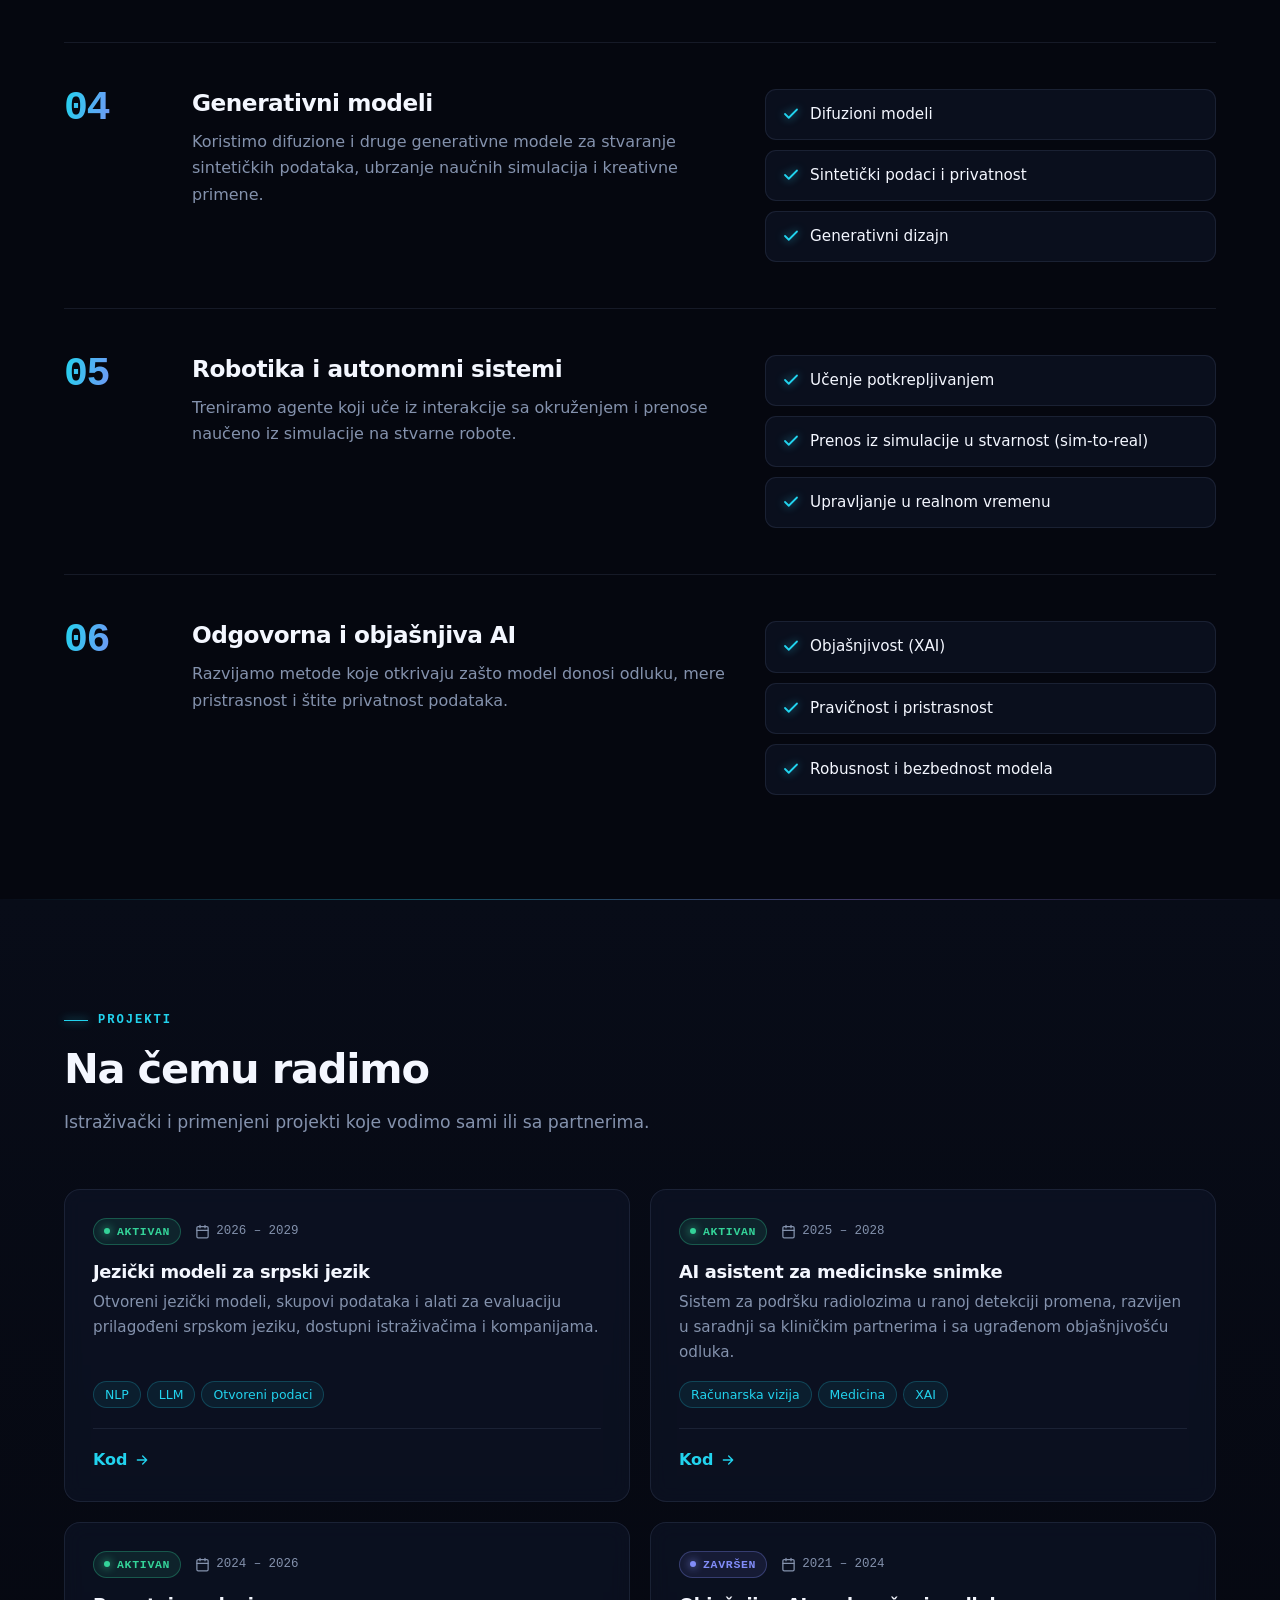
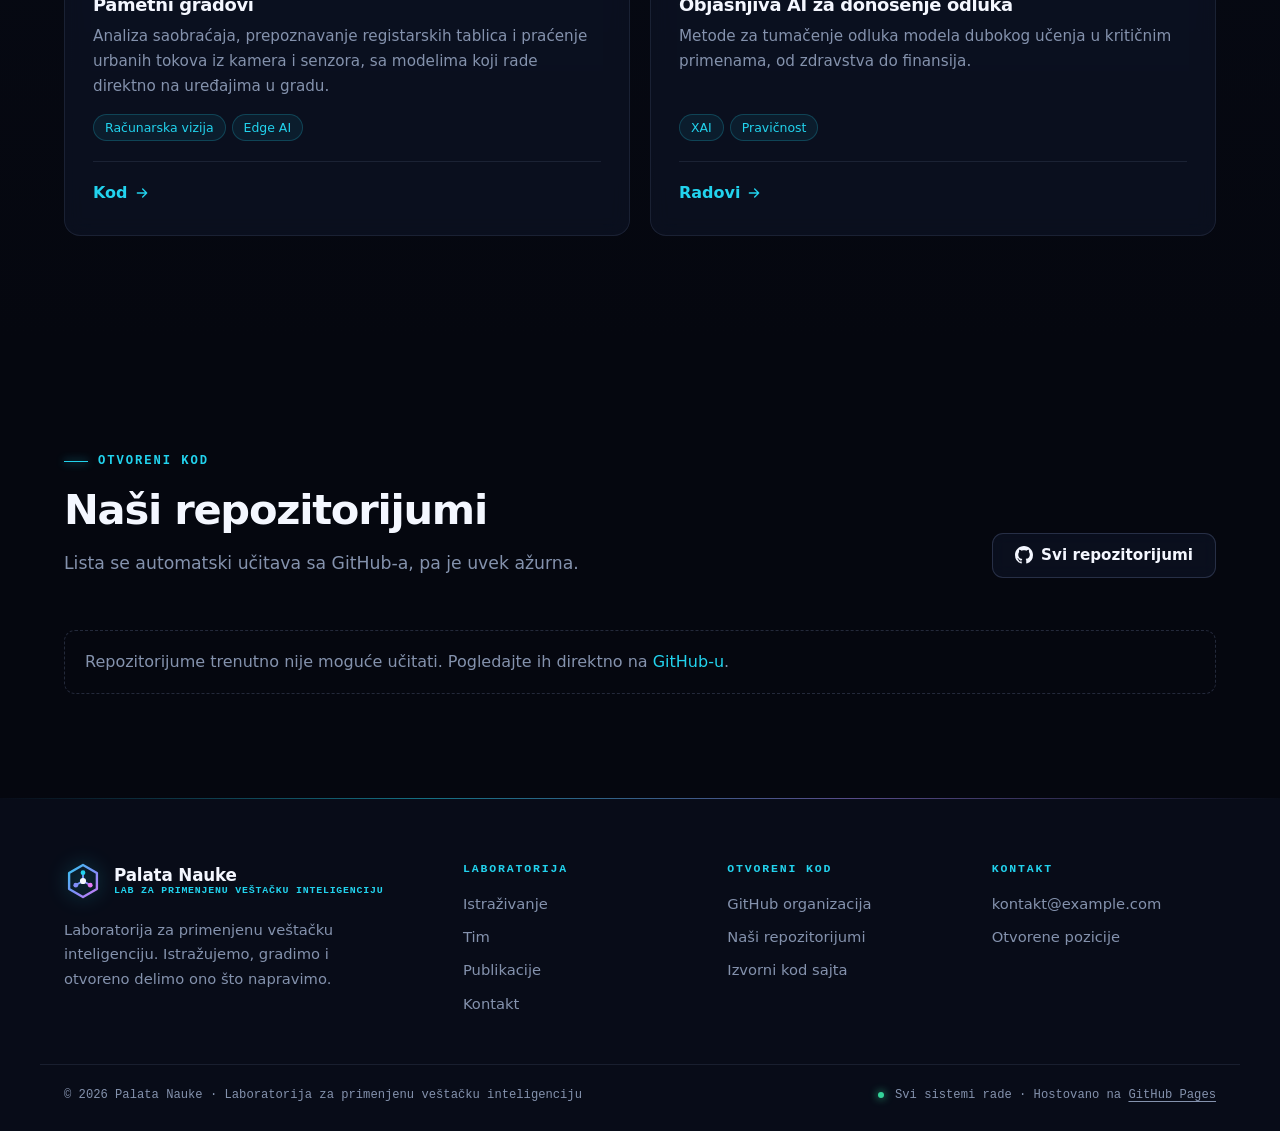
==== commit ce53b2bc: "update" ====
--- a/istrazivanje.html
+++ b/istrazivanje.html
@@ -4,10 +4,10 @@
 <head>
   <meta charset="utf-8">
   <meta name="viewport" content="width=device-width, initial-scale=1">
-  <title>Istraživanje · Palata Nauke AI Lab</title>
-  <meta name="description" content="Oblasti istraživanja, projekti i otvoreni kod Laboratorije za primenu veštačke inteligencije Palate Nauke.">
-  <meta property="og:title" content="Istraživanje · Palata Nauke AI Lab">
-  <meta property="og:description" content="Računarski vid, obrada prirodnog jezika, AI u medicini, generativni modeli, robotika i odgovorna AI.">
+  <title>Istraživanje · Palata Nauke · Laboratorija za primenjenu veštačku inteligenciju</title>
+  <meta name="description" content="Oblasti istraživanja, projekti i otvoreni kod Laboratorije za primenjenu veštačku inteligenciju Palate Nauke.">
+  <meta property="og:title" content="Istraživanje · Palata Nauke · Laboratorija za primenjenu veštačku inteligenciju">
+  <meta property="og:description" content="Računarska vizija, obrada prirodnog jezika, AI u medicini, generativni modeli, robotika i odgovorna AI.">
   <meta property="og:type" content="website">
   <meta name="theme-color" content="#05070f">
   <link rel="icon" href="assets/favicon.svg" type="image/svg+xml">
@@ -43,7 +43,7 @@
           <circle cx="9.9" cy="19.5" r="2" fill="#818cf8"/>
           <circle cx="16" cy="16" r="2.6" fill="currentColor"/>
         </svg>
-        <span class="brand-text"><strong>Palata Nauke</strong><small>AI Lab</small></span>
+        <span class="brand-text"><strong>Palata Nauke</strong><small>Lab za primenjenu veštačku inteligenciju</small></span>
       </a>
 
       <nav class="site-nav" id="site-nav" aria-label="Glavna navigacija">
@@ -103,7 +103,7 @@
         <article class="area-block reveal" id="vid">
           <div class="area-num">01</div>
           <div>
-            <h3>Računarski vid</h3>
+            <h3>Računarska vizija</h3>
             <p>Razvijamo modele koji razumeju slike i video, od klasifikacije i detekcije objekata do precizne segmentacije. Posebno nas zanimaju primene u kojima su podaci retki ili skupi za anotaciju.</p>
           </div>
           <ul class="topic-list">
@@ -198,7 +198,6 @@
             <p>Otvoreni jezički modeli, skupovi podataka i alati za evaluaciju prilagođeni srpskom jeziku, dostupni istraživačima i kompanijama.</p>
             <ul class="tags"><li class="tag">NLP</li><li class="tag">LLM</li><li class="tag">Otvoreni podaci</li></ul>
             <div class="project-foot">
-              <small>Rukovodilac: prof. dr M. Petrović</small>
               <a class="link-arrow" href="https://github.com/PalaceOfScienceResearch">Kod <svg class="icon" viewBox="0 0 24 24" fill="none" stroke="currentColor" stroke-width="2" stroke-linecap="round" stroke-linejoin="round" aria-hidden="true" focusable="false"><path d="M5 12h14M13 6l6 6-6 6"/></svg></a>
             </div>
           </article>
@@ -209,9 +208,8 @@
             </div>
             <h3>AI asistent za medicinske snimke</h3>
             <p>Sistem za podršku radiolozima u ranoj detekciji promena, razvijen u saradnji sa kliničkim partnerima i sa ugrađenom objašnjivošću odluka.</p>
-            <ul class="tags"><li class="tag">Računarski vid</li><li class="tag">Medicina</li><li class="tag">XAI</li></ul>
+            <ul class="tags"><li class="tag">Računarska vizija</li><li class="tag">Medicina</li><li class="tag">XAI</li></ul>
             <div class="project-foot">
-              <small>Rukovodilac: dr J. Nikolić</small>
               <a class="link-arrow" href="https://github.com/PalaceOfScienceResearch">Kod <svg class="icon" viewBox="0 0 24 24" fill="none" stroke="currentColor" stroke-width="2" stroke-linecap="round" stroke-linejoin="round" aria-hidden="true" focusable="false"><path d="M5 12h14M13 6l6 6-6 6"/></svg></a>
             </div>
           </article>
@@ -220,11 +218,10 @@
               <span class="status status-active">Aktivan</span>
               <span class="meta-item"><svg class="icon" viewBox="0 0 24 24" fill="none" stroke="currentColor" stroke-width="2" stroke-linecap="round" stroke-linejoin="round" aria-hidden="true" focusable="false"><rect x="3" y="4" width="18" height="18" rx="2"/><path d="M16 2v4M8 2v4M3 10h18"/></svg>2024 – 2026</span>
             </div>
-            <h3>Pametna poljoprivreda</h3>
-            <p>Detekcija bolesti biljaka i procena prinosa iz snimaka dronova i satelita, sa modelima koji rade direktno na terenu.</p>
-            <ul class="tags"><li class="tag">Računarski vid</li><li class="tag">Edge AI</li></ul>
+            <h3>Pametni gradovi</h3>
+            <p>Analiza saobraćaja, prepoznavanje registarskih tablica i praćenje urbanih tokova iz kamera i senzora, sa modelima koji rade direktno na uređajima u gradu.</p>
+            <ul class="tags"><li class="tag">Računarska vizija</li><li class="tag">Edge AI</li></ul>
             <div class="project-foot">
-              <small>Rukovodilac: dr S. Jovanović</small>
               <a class="link-arrow" href="https://github.com/PalaceOfScienceResearch">Kod <svg class="icon" viewBox="0 0 24 24" fill="none" stroke="currentColor" stroke-width="2" stroke-linecap="round" stroke-linejoin="round" aria-hidden="true" focusable="false"><path d="M5 12h14M13 6l6 6-6 6"/></svg></a>
             </div>
           </article>
@@ -237,7 +234,6 @@
             <p>Metode za tumačenje odluka modela dubokog učenja u kritičnim primenama, od zdravstva do finansija.</p>
             <ul class="tags"><li class="tag">XAI</li><li class="tag">Pravičnost</li></ul>
             <div class="project-foot">
-              <small>Rukovodilac: prof. dr M. Petrović</small>
               <a class="link-arrow" href="publikacije.html">Radovi <svg class="icon" viewBox="0 0 24 24" fill="none" stroke="currentColor" stroke-width="2" stroke-linecap="round" stroke-linejoin="round" aria-hidden="true" focusable="false"><path d="M5 12h14M13 6l6 6-6 6"/></svg></a>
             </div>
           </article>
@@ -289,9 +285,9 @@
             <circle cx="9.9" cy="19.5" r="2" fill="#818cf8"/>
             <circle cx="16" cy="16" r="2.6" fill="currentColor"/>
           </svg>
-          <span class="brand-text"><strong>Palata Nauke</strong><small>AI Lab</small></span>
+          <span class="brand-text"><strong>Palata Nauke</strong><small>Lab za primenjenu veštačku inteligenciju</small></span>
         </a>
-        <p>Laboratorija za primenu veštačke inteligencije. Istražujemo, gradimo i otvoreno delimo ono što napravimo.</p>
+        <p>Laboratorija za primenjenu veštačku inteligenciju. Istražujemo, gradimo i otvoreno delimo ono što napravimo.</p>
       </div>
       <div>
         <h2>Laboratorija</h2>
@@ -319,7 +315,7 @@
       </div>
     </div>
     <div class="container footer-bottom">
-      <p>© <span data-current-year>2026</span> Palata Nauke · AI Lab</p>
+      <p>© <span data-current-year>2026</span> Palata Nauke · Laboratorija za primenjenu veštačku inteligenciju</p>
       <p><span class="live-dot"></span> Svi sistemi rade · Hostovano na <a href="https://pages.github.com/">GitHub Pages</a></p>
     </div>
   </footer>
--- a/assets/css/style.css
+++ b/assets/css/style.css
@@ -233,11 +233,14 @@
 .brand-text strong { font-size: 1.05rem; letter-spacing: -0.01em; }
 .brand-text small {
   font-family: var(--font-mono);
-  font-size: 0.68rem;
+  font-size: 0.62rem;
   font-weight: 600;
-  letter-spacing: 0.16em;
+  letter-spacing: 0.08em;
   text-transform: uppercase;
   color: var(--primary);
+}
+@media (max-width: 1100px) {
+  .brand-text small { max-width: 190px; }
 }
 
 .site-nav { margin-left: auto; }
@@ -1855,3 +1858,10 @@
 .pipeline-grid > *,
 .split > * { min-width: 0; }
 @media (max-width: 960px) { .hero-visual { margin-top: 28px; } }
+
+/* Više tematskih oznaka na jednoj publikaciji */
+.pub-badges { display: flex; flex-wrap: wrap; gap: 6px; }
+.pub-mini .pub-title a { color: var(--text-strong); }
+.pub-mini .pub-title a:hover { color: var(--primary); }
+/* Neutralna oznaka tipa rada (Časopis / Konferencija) */
+.badge-outline { background: transparent; border-color: var(--border); color: var(--text-muted); }
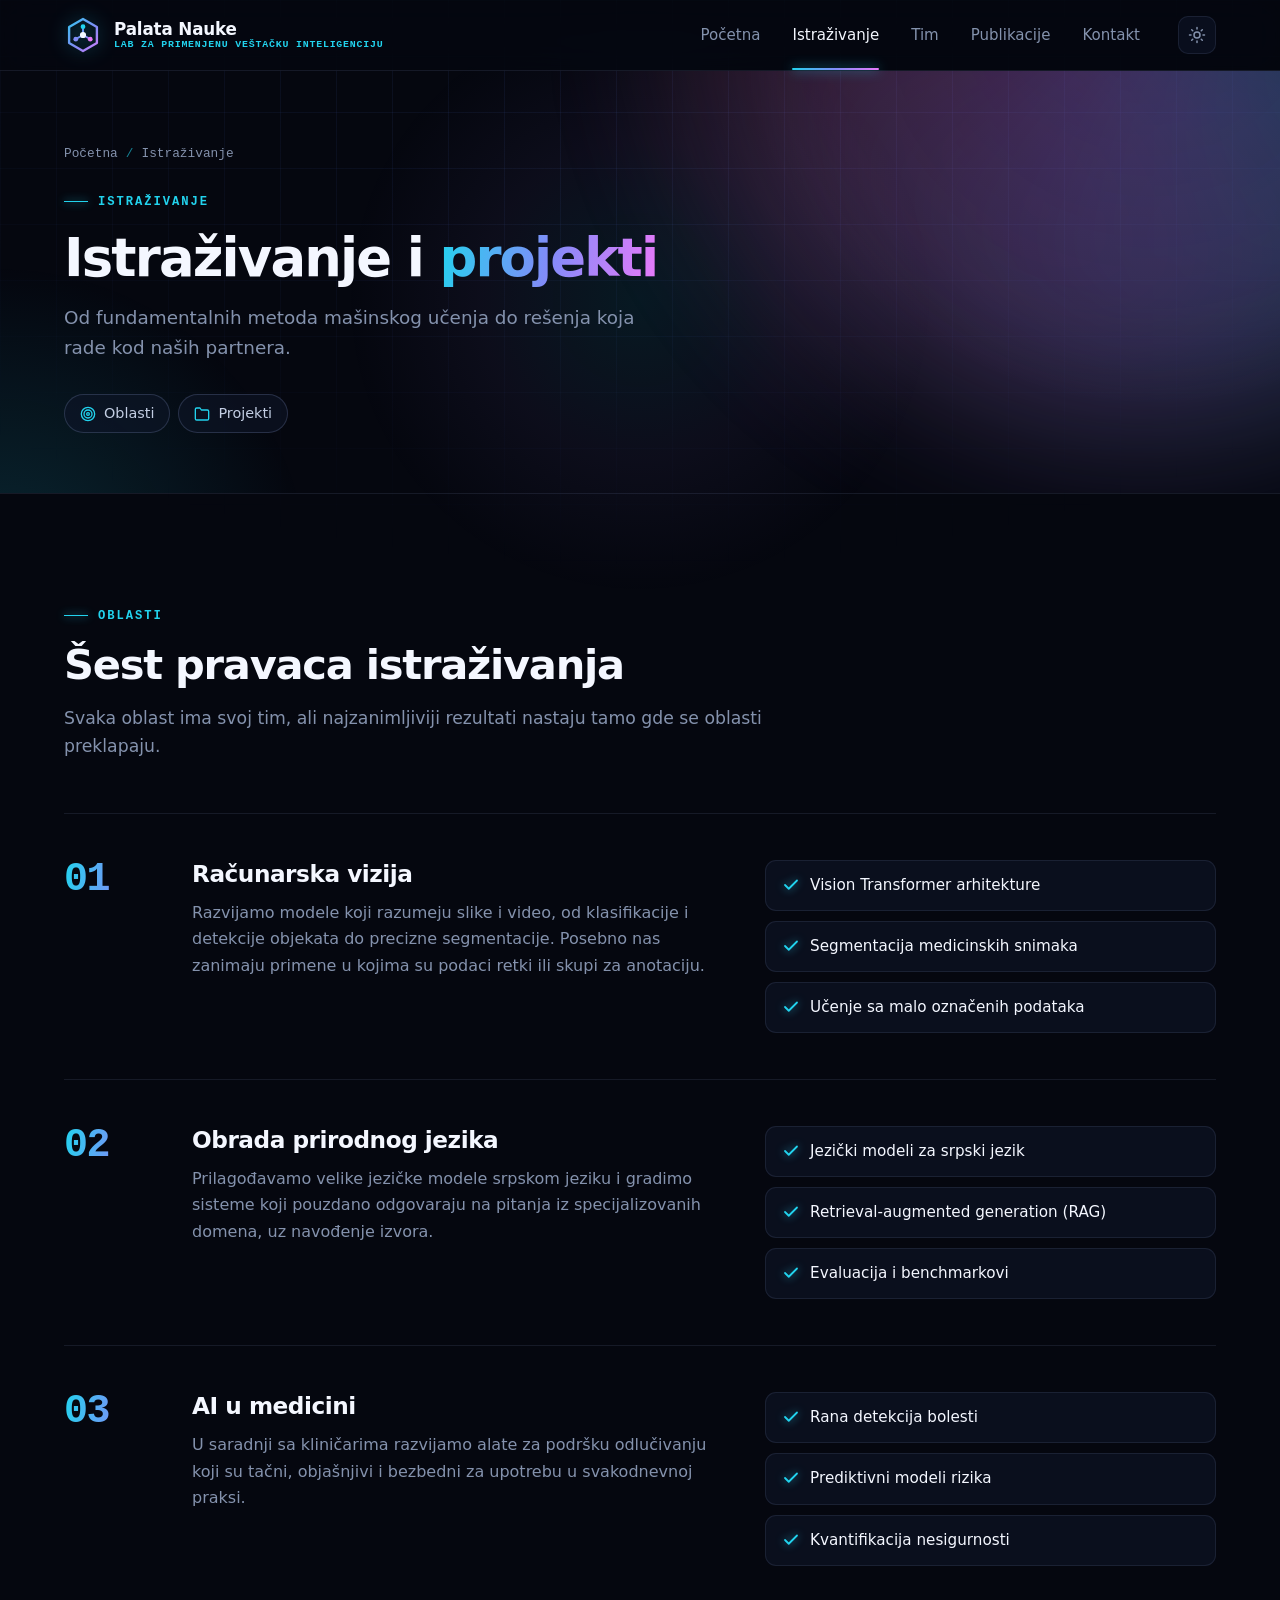
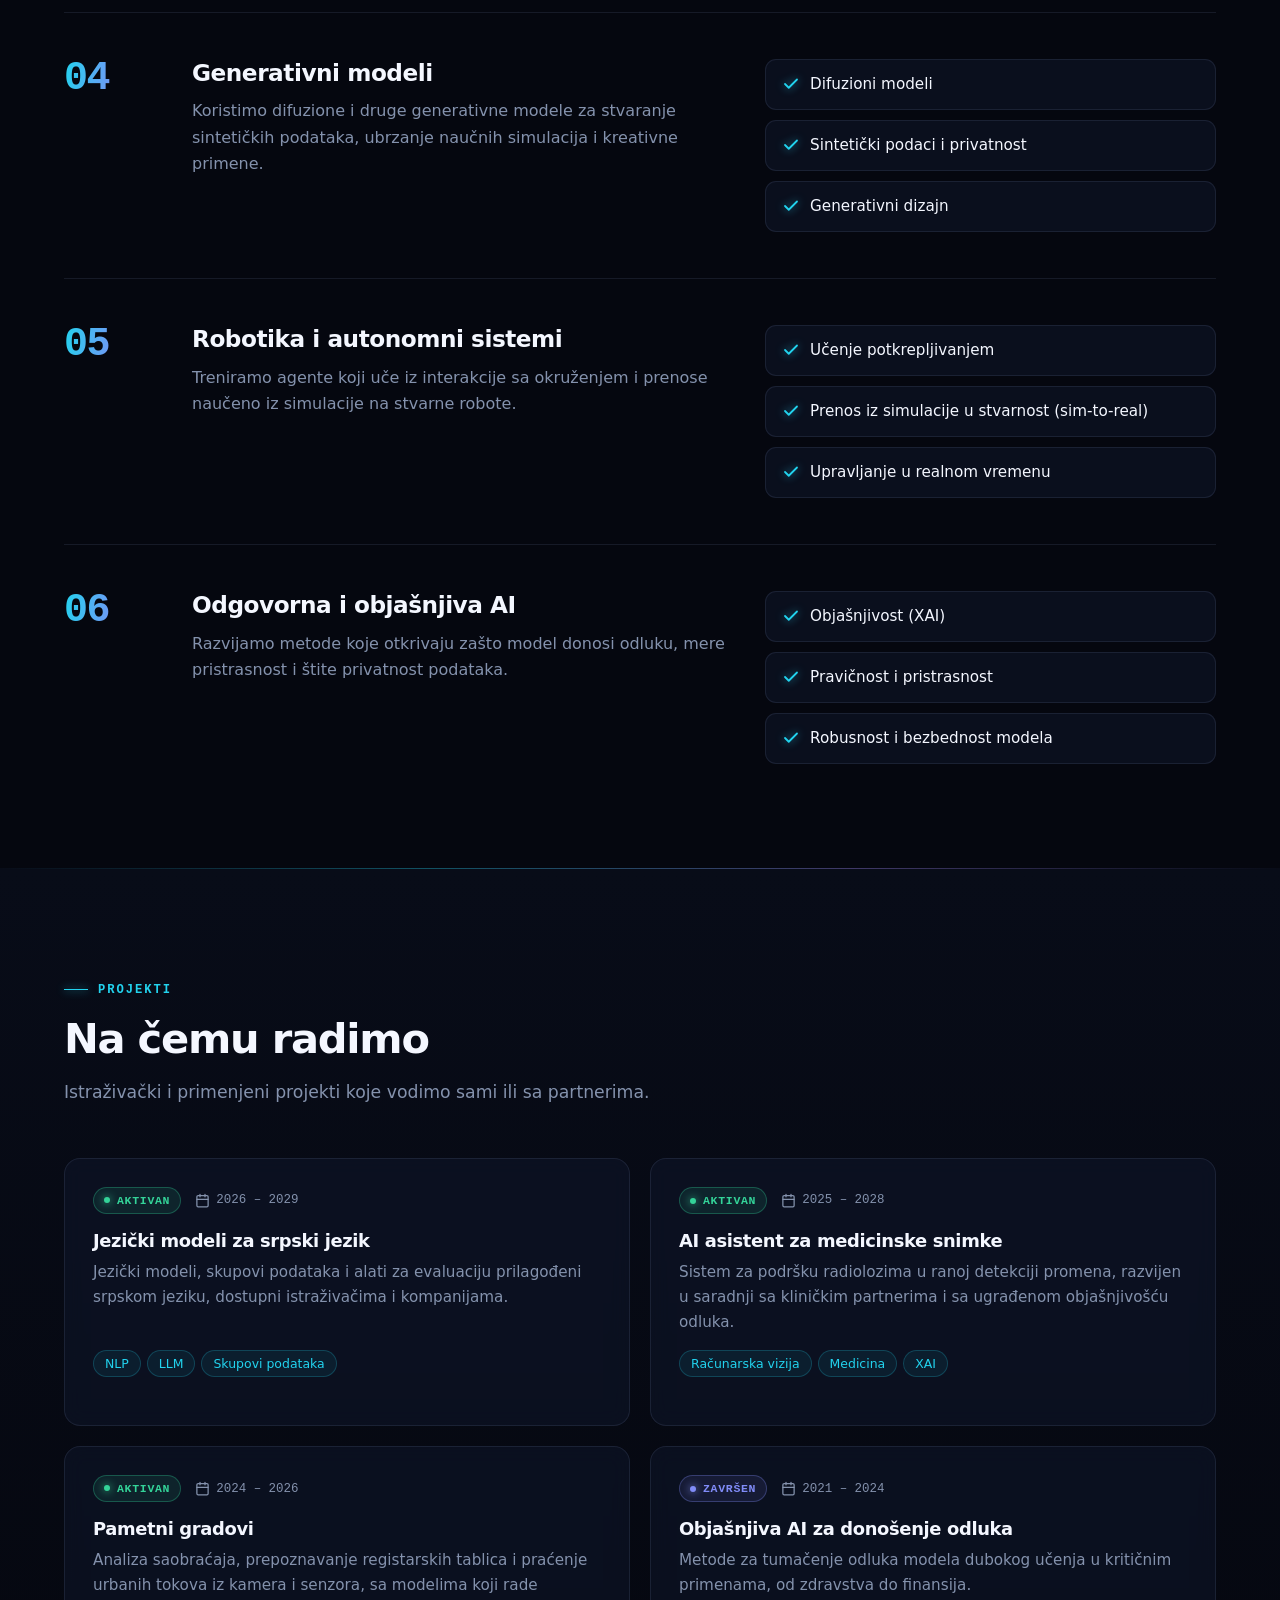
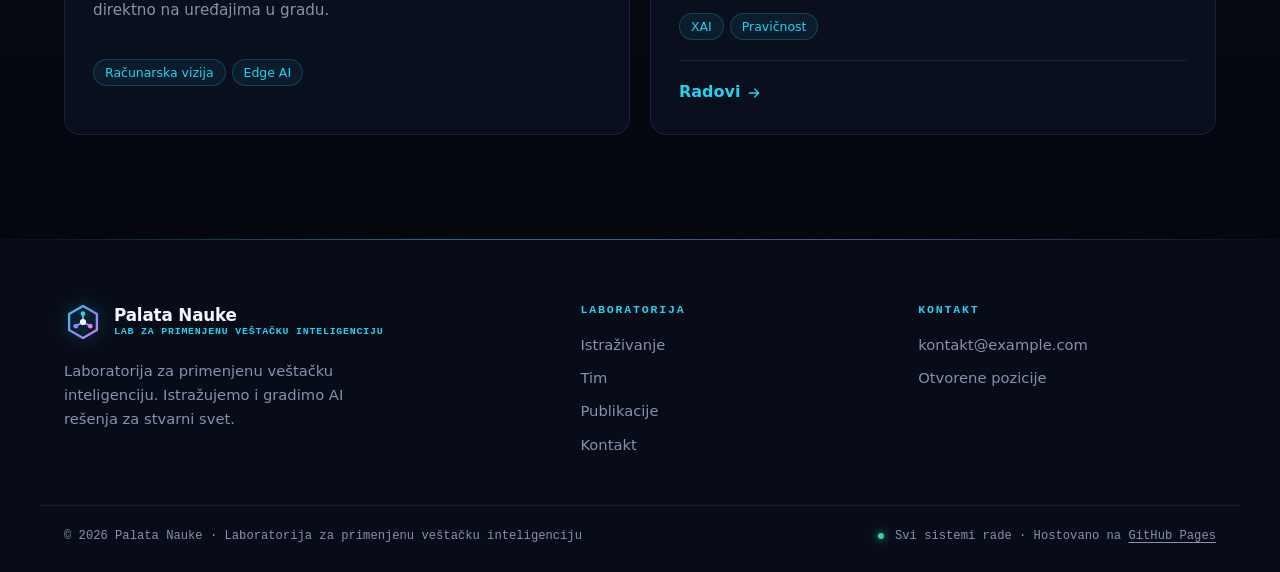
==== commit 848f3209: "update" ====
--- a/istrazivanje.html
+++ b/istrazivanje.html
@@ -5,7 +5,7 @@
   <meta charset="utf-8">
   <meta name="viewport" content="width=device-width, initial-scale=1">
   <title>Istraživanje · Palata Nauke · Laboratorija za primenjenu veštačku inteligenciju</title>
-  <meta name="description" content="Oblasti istraživanja, projekti i otvoreni kod Laboratorije za primenjenu veštačku inteligenciju Palate Nauke.">
+  <meta name="description" content="Oblasti istraživanja i projekti Laboratorije za primenjenu veštačku inteligenciju Palate Nauke.">
   <meta property="og:title" content="Istraživanje · Palata Nauke · Laboratorija za primenjenu veštačku inteligenciju">
   <meta property="og:description" content="Računarska vizija, obrada prirodnog jezika, AI u medicini, generativni modeli, robotika i odgovorna AI.">
   <meta property="og:type" content="website">
@@ -57,9 +57,6 @@
       </nav>
 
       <div class="header-actions">
-        <a class="icon-btn gh-link" href="https://github.com/PalaceOfScienceResearch" aria-label="Laboratorija na GitHub-u" title="GitHub">
-          <svg class="icon" viewBox="0 0 16 16" width="18" height="18" aria-hidden="true" focusable="false"><path fill="currentColor" d="M8 0c4.42 0 8 3.58 8 8a8.013 8.013 0 0 1-5.45 7.59c-.4.08-.55-.17-.55-.38 0-.27.01-1.13.01-2.2 0-.75-.25-1.23-.54-1.48 1.78-.2 3.65-.88 3.65-3.95 0-.88-.31-1.59-.82-2.15.08-.2.36-1.02-.08-2.12 0 0-.67-.22-2.2.82-.64-.18-1.32-.27-2-.27-.68 0-1.36.09-2 .27-1.53-1.03-2.2-.82-2.2-.82-.44 1.1-.16 1.92-.08 2.12-.51.56-.82 1.28-.82 2.15 0 3.06 1.86 3.75 3.64 3.95-.23.2-.44.55-.51 1.07-.46.21-1.61.55-2.33-.66-.15-.24-.6-.83-1.23-.82-.67.01-.27.38.01.53.34.19.73.9.82 1.13.16.45.68 1.31 2.69.94 0 .67.01 1.3.01 1.49 0 .21-.15.45-.55.38A7.995 7.995 0 0 1 0 8c0-4.42 3.58-8 8-8Z"/></svg>
-        </a>
         <button class="icon-btn theme-toggle" type="button" aria-label="Promeni svetlu ili tamnu temu" title="Promeni temu">
           <svg class="icon icon-sun" viewBox="0 0 24 24" width="18" height="18" fill="none" stroke="currentColor" stroke-width="2" stroke-linecap="round" stroke-linejoin="round" aria-hidden="true" focusable="false"><circle cx="12" cy="12" r="4"/><path d="M12 2v2M12 20v2M4.93 4.93l1.41 1.41M17.66 17.66l1.41 1.41M2 12h2M20 12h2M4.93 19.07l1.41-1.41M17.66 6.34l1.41-1.41"/></svg>
           <svg class="icon icon-moon" viewBox="0 0 24 24" width="18" height="18" fill="none" stroke="currentColor" stroke-width="2" stroke-linecap="round" stroke-linejoin="round" aria-hidden="true" focusable="false"><path d="M21 12.79A9 9 0 1 1 11.21 3 7 7 0 0 0 21 12.79z"/></svg>
@@ -82,11 +79,10 @@
         </nav>
         <span class="kicker">Istraživanje</span>
         <h1>Istraživanje i <span class="gradient-text">projekti</span></h1>
-        <p class="lead">Od fundamentalnih metoda mašinskog učenja do rešenja koja rade kod naših partnera. Sve što možemo, objavljujemo kao otvoreni kod.</p>
+        <p class="lead">Od fundamentalnih metoda mašinskog učenja do rešenja koja rade kod naših partnera.</p>
         <ul class="subnav">
           <li><a href="#oblasti"><svg class="icon" viewBox="0 0 24 24" fill="none" stroke="currentColor" stroke-width="2" stroke-linecap="round" stroke-linejoin="round" aria-hidden="true" focusable="false"><circle cx="12" cy="12" r="10"/><circle cx="12" cy="12" r="6"/><circle cx="12" cy="12" r="2"/></svg>Oblasti</a></li>
           <li><a href="#projekti"><svg class="icon" viewBox="0 0 24 24" fill="none" stroke="currentColor" stroke-width="2" stroke-linecap="round" stroke-linejoin="round" aria-hidden="true" focusable="false"><path d="M22 19a2 2 0 0 1-2 2H4a2 2 0 0 1-2-2V5a2 2 0 0 1 2-2h5l2 3h9a2 2 0 0 1 2 2z"/></svg>Projekti</a></li>
-          <li><a href="#kod"><svg class="icon" viewBox="0 0 24 24" fill="none" stroke="currentColor" stroke-width="2" stroke-linecap="round" stroke-linejoin="round" aria-hidden="true" focusable="false"><path d="m16 18 6-6-6-6M8 6l-6 6 6 6"/></svg>Otvoreni kod</a></li>
         </ul>
       </div>
     </section>
@@ -195,11 +191,8 @@
               <span class="meta-item"><svg class="icon" viewBox="0 0 24 24" fill="none" stroke="currentColor" stroke-width="2" stroke-linecap="round" stroke-linejoin="round" aria-hidden="true" focusable="false"><rect x="3" y="4" width="18" height="18" rx="2"/><path d="M16 2v4M8 2v4M3 10h18"/></svg>2026 – 2029</span>
             </div>
             <h3>Jezički modeli za srpski jezik</h3>
-            <p>Otvoreni jezički modeli, skupovi podataka i alati za evaluaciju prilagođeni srpskom jeziku, dostupni istraživačima i kompanijama.</p>
-            <ul class="tags"><li class="tag">NLP</li><li class="tag">LLM</li><li class="tag">Otvoreni podaci</li></ul>
-            <div class="project-foot">
-              <a class="link-arrow" href="https://github.com/PalaceOfScienceResearch">Kod <svg class="icon" viewBox="0 0 24 24" fill="none" stroke="currentColor" stroke-width="2" stroke-linecap="round" stroke-linejoin="round" aria-hidden="true" focusable="false"><path d="M5 12h14M13 6l6 6-6 6"/></svg></a>
-            </div>
+            <p>Jezički modeli, skupovi podataka i alati za evaluaciju prilagođeni srpskom jeziku, dostupni istraživačima i kompanijama.</p>
+            <ul class="tags"><li class="tag">NLP</li><li class="tag">LLM</li><li class="tag">Skupovi podataka</li></ul>
           </article>
           <article class="card card-hover project reveal">
             <div class="project-meta">
@@ -209,9 +202,6 @@
             <h3>AI asistent za medicinske snimke</h3>
             <p>Sistem za podršku radiolozima u ranoj detekciji promena, razvijen u saradnji sa kliničkim partnerima i sa ugrađenom objašnjivošću odluka.</p>
             <ul class="tags"><li class="tag">Računarska vizija</li><li class="tag">Medicina</li><li class="tag">XAI</li></ul>
-            <div class="project-foot">
-              <a class="link-arrow" href="https://github.com/PalaceOfScienceResearch">Kod <svg class="icon" viewBox="0 0 24 24" fill="none" stroke="currentColor" stroke-width="2" stroke-linecap="round" stroke-linejoin="round" aria-hidden="true" focusable="false"><path d="M5 12h14M13 6l6 6-6 6"/></svg></a>
-            </div>
           </article>
           <article class="card card-hover project reveal">
             <div class="project-meta">
@@ -221,9 +211,6 @@
             <h3>Pametni gradovi</h3>
             <p>Analiza saobraćaja, prepoznavanje registarskih tablica i praćenje urbanih tokova iz kamera i senzora, sa modelima koji rade direktno na uređajima u gradu.</p>
             <ul class="tags"><li class="tag">Računarska vizija</li><li class="tag">Edge AI</li></ul>
-            <div class="project-foot">
-              <a class="link-arrow" href="https://github.com/PalaceOfScienceResearch">Kod <svg class="icon" viewBox="0 0 24 24" fill="none" stroke="currentColor" stroke-width="2" stroke-linecap="round" stroke-linejoin="round" aria-hidden="true" focusable="false"><path d="M5 12h14M13 6l6 6-6 6"/></svg></a>
-            </div>
           </article>
           <article class="card card-hover project reveal">
             <div class="project-meta">
@@ -238,30 +225,6 @@
             </div>
           </article>
         </div>
-      </div>
-    </section>
-
-    <!-- ===== Otvoreni kod (učitava se automatski sa GitHub-a) ===== -->
-    <section class="section" id="kod">
-      <div class="container">
-        <div class="section-head section-head-row reveal">
-          <div>
-            <span class="kicker">Otvoreni kod</span>
-            <h2 class="section-title">Naši repozitorijumi</h2>
-            <p class="section-lead">Lista se automatski učitava sa GitHub-a, pa je uvek ažurna.</p>
-          </div>
-          <a class="btn btn-ghost" href="https://github.com/PalaceOfScienceResearch">
-            <svg class="icon" viewBox="0 0 16 16" aria-hidden="true" focusable="false"><path fill="currentColor" d="M8 0c4.42 0 8 3.58 8 8a8.013 8.013 0 0 1-5.45 7.59c-.4.08-.55-.17-.55-.38 0-.27.01-1.13.01-2.2 0-.75-.25-1.23-.54-1.48 1.78-.2 3.65-.88 3.65-3.95 0-.88-.31-1.59-.82-2.15.08-.2.36-1.02-.08-2.12 0 0-.67-.22-2.2.82-.64-.18-1.32-.27-2-.27-.68 0-1.36.09-2 .27-1.53-1.03-2.2-.82-2.2-.82-.44 1.1-.16 1.92-.08 2.12-.51.56-.82 1.28-.82 2.15 0 3.06 1.86 3.75 3.64 3.95-.23.2-.44.55-.51 1.07-.46.21-1.61.55-2.33-.66-.15-.24-.6-.83-1.23-.82-.67.01-.27.38.01.53.34.19.73.9.82 1.13.16.45.68 1.31 2.69.94 0 .67.01 1.3.01 1.49 0 .21-.15.45-.55.38A7.995 7.995 0 0 1 0 8c0-4.42 3.58-8 8-8Z"/></svg>
-            Svi repozitorijumi
-          </a>
-        </div>
-        <div class="repo-grid js-only" data-github-repos="PalaceOfScienceResearch" aria-live="polite">
-          <div class="repo-skeleton"></div>
-          <div class="repo-skeleton"></div>
-          <div class="repo-skeleton"></div>
-        </div>
-        <p class="repo-note" data-github-note hidden><span data-github-note-text>Repozitorijume trenutno nije moguće učitati.</span> Pogledajte ih direktno na <a href="https://github.com/PalaceOfScienceResearch">GitHub-u</a>.</p>
-        <noscript><p class="repo-note">Pogledajte naše repozitorijume na <a href="https://github.com/PalaceOfScienceResearch">GitHub-u</a>.</p></noscript>
       </div>
     </section>
   </main>
@@ -287,7 +250,7 @@
           </svg>
           <span class="brand-text"><strong>Palata Nauke</strong><small>Lab za primenjenu veštačku inteligenciju</small></span>
         </a>
-        <p>Laboratorija za primenjenu veštačku inteligenciju. Istražujemo, gradimo i otvoreno delimo ono što napravimo.</p>
+        <p>Laboratorija za primenjenu veštačku inteligenciju. Istražujemo i gradimo AI rešenja za stvarni svet.</p>
       </div>
       <div>
         <h2>Laboratorija</h2>
@@ -296,14 +259,6 @@
           <li><a href="tim.html">Tim</a></li>
           <li><a href="publikacije.html">Publikacije</a></li>
           <li><a href="kontakt.html">Kontakt</a></li>
-        </ul>
-      </div>
-      <div>
-        <h2>Otvoreni kod</h2>
-        <ul>
-          <li><a href="https://github.com/PalaceOfScienceResearch">GitHub organizacija</a></li>
-          <li><a href="istrazivanje.html#kod">Naši repozitorijumi</a></li>
-          <li><a href="https://github.com/PalaceOfScienceResearch/demo-repository">Izvorni kod sajta</a></li>
         </ul>
       </div>
       <div>
--- a/assets/css/style.css
+++ b/assets/css/style.css
@@ -157,7 +157,6 @@
   padding-inline: 24px;
 }
 
-.mono { font-family: var(--font-mono); }
 
 .skip-link {
   position: absolute;
@@ -337,7 +336,6 @@
 }
 
 @media (max-width: 400px) {
-  .header-actions .gh-link { display: none; }
 }
 
 /* ---------- Dugmad i sitni elementi ---------- */
@@ -430,9 +428,9 @@
 .tag,
 .icon-box,
 .status { --c: var(--c-cyan); }
-.badge-conference, .violet { --c: var(--c-violet); }
-.badge-preprint, .amber { --c: var(--c-amber); }
-.badge-thesis, .pink { --c: var(--c-pink); }
+.violet { --c: var(--c-violet); }
+.amber { --c: var(--c-amber); }
+.pink { --c: var(--c-pink); }
 .green, .status-active { --c: var(--c-green); }
 .indigo, .status-done { --c: var(--c-indigo); }
 
@@ -712,7 +710,7 @@
 
 .stats {
   display: grid;
-  grid-template-columns: repeat(4, 1fr);
+  grid-template-columns: repeat(3, 1fr);
   margin: 72px 0 0;
   padding: 0;
   list-style: none;
@@ -745,9 +743,9 @@
   .hud-wrap { width: 100%; max-width: 560px; }
 }
 @media (max-width: 720px) {
-  .stats { grid-template-columns: repeat(2, 1fr); }
-  .stats li:nth-child(odd) { border-left: 0; }
-  .stats li:nth-child(n + 3) { border-top: 1px solid var(--border-soft); }
+  .stats { grid-template-columns: 1fr; }
+  .stats li { border-left: 0; }
+  .stats li + li { border-top: 1px solid var(--border-soft); }
   .hud { font-size: 0.74rem; }
 }
 
@@ -767,15 +765,6 @@
 }
 .section-head { max-width: 720px; margin-bottom: 52px; }
 .section-head.center { margin-inline: auto; text-align: center; }
-.section-head-row {
-  display: flex;
-  flex-wrap: wrap;
-  align-items: flex-end;
-  justify-content: space-between;
-  gap: 24px;
-  max-width: none;
-}
-.section-head-row > div { max-width: 680px; }
 .section-title { margin-bottom: 14px; font-size: clamp(1.8rem, 3.4vw, 2.6rem); letter-spacing: -0.03em; }
 .section-lead { margin: 0; font-size: 1.08rem; color: var(--text-muted); }
 
@@ -789,12 +778,11 @@
 .grid { display: grid; gap: 20px; }
 .grid-2 { grid-template-columns: repeat(2, 1fr); }
 .grid-3 { grid-template-columns: repeat(3, 1fr); }
-.grid-4 { grid-template-columns: repeat(4, 1fr); }
 @media (max-width: 1040px) {
-  .grid-3, .grid-4 { grid-template-columns: repeat(2, 1fr); }
+  .grid-3 { grid-template-columns: repeat(2, 1fr); }
 }
 @media (max-width: 720px) {
-  .grid-2, .grid-3, .grid-4 { grid-template-columns: 1fr; }
+  .grid-2, .grid-3 { grid-template-columns: 1fr; }
 }
 
 .card {
@@ -1153,22 +1141,6 @@
   .lead-card .tags, .lead-card .member-links { justify-content: center; }
 }
 
-.alumni-list {
-  display: grid;
-  grid-template-columns: repeat(auto-fill, minmax(280px, 1fr));
-  gap: 12px;
-  margin: 0;
-  padding: 0;
-  list-style: none;
-}
-.alumni-list li {
-  padding: 16px 20px;
-  border: 1px solid var(--border-soft);
-  border-radius: var(--radius-sm);
-  background: var(--surface);
-}
-.alumni-list strong { display: block; color: var(--text-strong); }
-.alumni-list span { font-size: 0.9rem; color: var(--text-muted); }
 
 /* ---------- Istraživanje ---------- */
 
@@ -1268,88 +1240,6 @@
 }
 .status-active::before { animation: blink-soft 1.8s ease-in-out infinite; }
 
-/* GitHub repozitorijumi */
-.repo-grid {
-  display: grid;
-  grid-template-columns: repeat(auto-fill, minmax(300px, 1fr));
-  gap: 16px;
-}
-.repo-card {
-  position: relative;
-  display: flex;
-  flex-direction: column;
-  gap: 10px;
-  min-height: 140px;
-  padding: 20px 22px;
-  border: 1px solid var(--border);
-  border-radius: var(--radius-sm);
-  background: var(--surface);
-  color: var(--text);
-  transition: border-color 0.2s, box-shadow 0.2s, transform 0.2s;
-}
-.repo-card:hover {
-  text-decoration: none;
-  transform: translateY(-2px);
-  border-color: rgb(var(--c-cyan) / 0.6);
-  box-shadow: var(--shadow-glow);
-}
-.repo-name {
-  display: flex;
-  align-items: center;
-  gap: 8px;
-  font-family: var(--font-mono);
-  font-size: 0.92rem;
-  font-weight: 600;
-  color: var(--primary);
-  word-break: break-word;
-}
-.repo-name .icon { width: 16px; height: 16px; color: var(--text-muted); }
-.repo-visibility {
-  margin-left: auto;
-  padding: 0 8px;
-  border: 1px solid var(--border);
-  border-radius: 999px;
-  font-size: 0.68rem;
-  font-weight: 500;
-  line-height: 20px;
-  color: var(--text-muted);
-}
-.repo-desc { flex: 1; margin: 0; font-size: 0.9rem; color: var(--text-muted); }
-.repo-card .tags { gap: 4px; }
-.repo-card .tag { padding: 0 9px; font-size: 0.72rem; }
-.repo-meta {
-  display: flex;
-  flex-wrap: wrap;
-  align-items: center;
-  gap: 6px 16px;
-  font-size: 0.78rem;
-  color: var(--text-muted);
-}
-.repo-meta span { display: inline-flex; align-items: center; gap: 5px; }
-.repo-meta .icon { width: 14px; height: 14px; }
-.lang-dot {
-  width: 11px;
-  height: 11px;
-  border-radius: 50%;
-  box-shadow: 0 0 8px currentColor;
-}
-.repo-skeleton {
-  height: 140px;
-  border: 1px solid var(--border-soft);
-  border-radius: var(--radius-sm);
-  background: linear-gradient(90deg, var(--surface) 0%, rgb(var(--c-cyan) / 0.08) 50%, var(--surface) 100%);
-  background-size: 200% 100%;
-  animation: shimmer 1.4s linear infinite;
-}
-.repo-note {
-  margin: 20px 0 0;
-  padding: 18px 20px;
-  border: 1px dashed var(--border);
-  border-radius: var(--radius-sm);
-  color: var(--text-muted);
-}
-@keyframes shimmer { to { background-position: -200% 0; } }
-
 /* ---------- Publikacije ---------- */
 
 .pub-toolbar {
@@ -1559,7 +1449,7 @@
 }
 .footer-grid {
   display: grid;
-  grid-template-columns: 1.6fr 1fr 1fr 1fr;
+  grid-template-columns: 1.6fr 1fr 1fr;
   gap: 40px;
   padding-bottom: 48px;
 }
